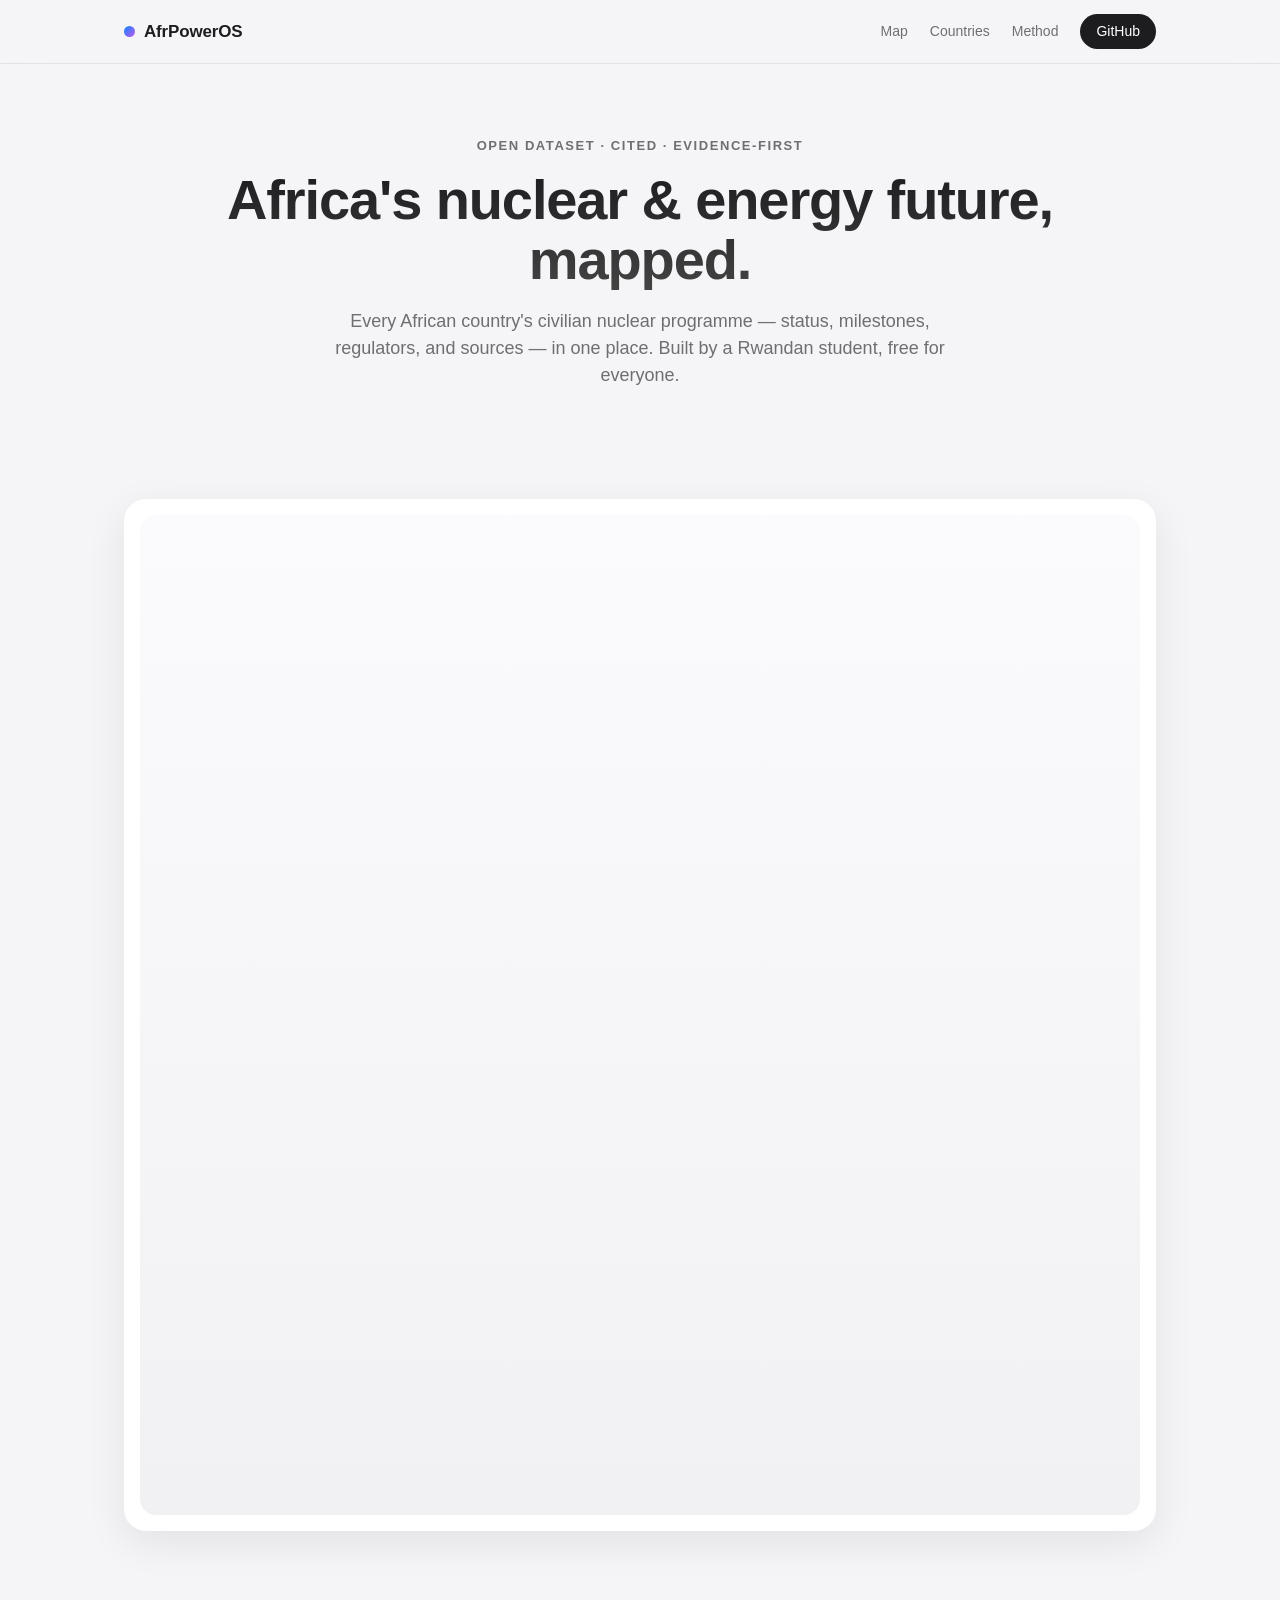
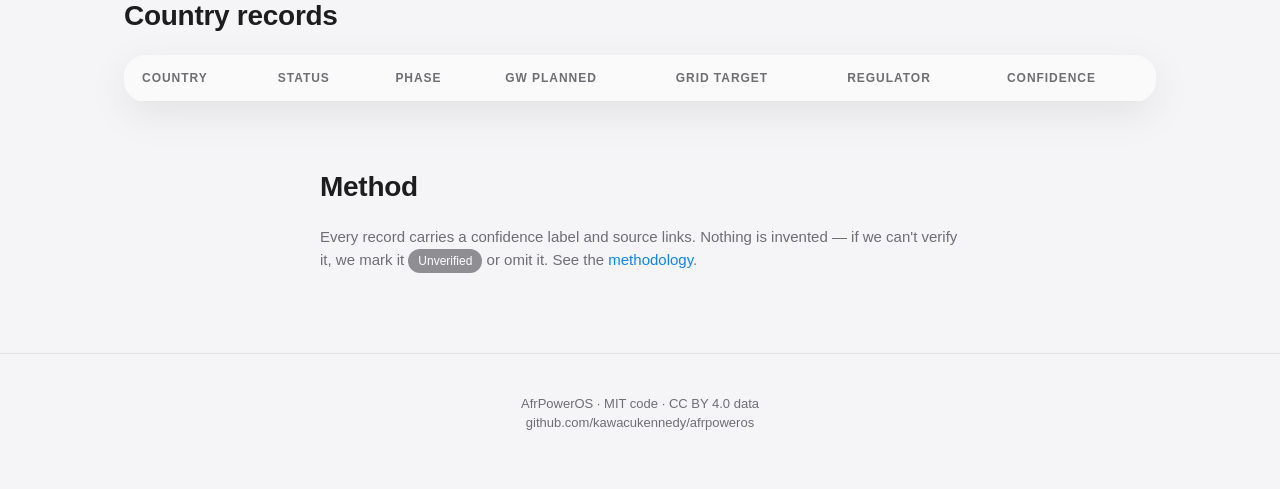
==== site/index.html @ 11d089d1 "feat(site): add GitHub Pages map of African nuclear program status Pure-SVG choropleth rendered with" ====
<!DOCTYPE html>
<html lang="en">
<head>
  <meta charset="UTF-8">
  <meta name="viewport" content="width=device-width, initial-scale=1.0">
  <title>AfrPowerOS — African Nuclear &amp; Energy Infrastructure</title>
  <meta name="description" content="Open, cited intelligence on civilian African nuclear and energy infrastructure programs.">
  <link rel="stylesheet" href="styles.css">
</head>
<body>
  <header class="nav">
    <div class="nav-inner">
      <a class="brand" href="/">
        <span class="brand-dot"></span>
        <span>AfrPowerOS</span>
      </a>
      <nav class="nav-links">
        <a href="#map">Map</a>
        <a href="#table">Countries</a>
        <a href="#method">Method</a>
        <a class="nav-cta" href="https://github.com/kawacukennedy/afrpoweros">GitHub</a>
      </nav>
    </div>
  </header>

  <main>
    <section class="hero">
      <p class="eyebrow">Open dataset · cited · evidence-first</p>
      <h1>Africa's nuclear &amp; energy future, mapped.</h1>
      <p class="hero-sub">
        Every African country's civilian nuclear programme — status, milestones, regulators,
        and sources — in one place. Built by a Rwandan student, free for everyone.
      </p>
      <div class="legend" id="legend"></div>
      <p class="hero-meta" id="heroMeta"></p>
    </section>

    <section class="card" id="map">
      <div class="map-wrap">
        <svg id="mapSvg" viewBox="0 0 1000 1000" preserveAspectRatio="xMidYMid meet" role="img" aria-label="Map of African nuclear program status"></svg>
        <div class="tooltip" id="tooltip" hidden></div>
      </div>
    </section>

    <section class="table-section" id="table">
      <h2>Country records</h2>
      <div class="table-card">
        <table>
          <thead>
            <tr>
              <th>Country</th>
              <th>Status</th>
              <th>Phase</th>
              <th>GW planned</th>
              <th>Grid target</th>
              <th>Regulator</th>
              <th>Confidence</th>
            </tr>
          </thead>
          <tbody id="tableBody"></tbody>
        </table>
      </div>
    </section>

    <section class="method" id="method">
      <h2>Method</h2>
      <p>
        Every record carries a confidence label and source links. Nothing is invented — if we
        can't verify it, we mark it <span class="tag tag-unverified">Unverified</span> or omit it.
        See the <a href="https://github.com/kawacukennedy/afrpoweros/blob/main/docs/methodology.md">methodology</a>.
      </p>
    </section>
  </main>

  <footer class="footer">
    <p>AfrPowerOS · MIT code · CC BY 4.0 data</p>
    <p><a href="https://github.com/kawacukennedy/afrpoweros">github.com/kawacukennedy/afrpoweros</a></p>
  </footer>

  <script src="data/dataset.js" defer></script>
  <script src="data/africa.js" defer></script>
  <script src="app.js" defer></script>
</body>
</html>
---- site/styles.css ----
:root {
  --bg: #f5f5f7;
  --card: #ffffff;
  --text: #1d1d1f;
  --text-2: #6e6e73;
  --line: rgba(0, 0, 0, 0.08);
  --shadow: 0 12px 40px rgba(0, 0, 0, 0.08);
  --radius: 22px;
  --op: #34c759;
  --uc: #ff9f0a;
  --an: #ffd60a;
  --pr: #0a84ff;
  --ex: #bf5af2;
  --none: #8e8e93;
  --none-rec: #d2d2d7;
}

* { box-sizing: border-box; margin: 0; padding: 0; }

html { scroll-behavior: smooth; }

body {
  font-family: -apple-system, BlinkMacSystemFont, "SF Pro Text", "SF Pro Display", "Helvetica Neue", Arial, sans-serif;
  background: var(--bg);
  color: var(--text);
  -webkit-font-smoothing: antialiased;
  text-rendering: optimizeLegibility;
  line-height: 1.5;
}

.nav {
  position: sticky;
  top: 0;
  z-index: 50;
  backdrop-filter: saturate(180%) blur(20px);
  -webkit-backdrop-filter: saturate(180%) blur(20px);
  background: rgba(245, 245, 247, 0.72);
  border-bottom: 1px solid var(--line);
}

.nav-inner {
  max-width: 1080px;
  margin: 0 auto;
  padding: 14px 24px;
  display: flex;
  align-items: center;
  justify-content: space-between;
}

.brand {
  display: flex;
  align-items: center;
  gap: 9px;
  font-weight: 600;
  font-size: 17px;
  text-decoration: none;
  color: var(--text);
  letter-spacing: -0.01em;
}

.brand-dot {
  width: 11px;
  height: 11px;
  border-radius: 50%;
  background: linear-gradient(135deg, #0a84ff, #bf5af2);
}

.nav-links {
  display: flex;
  align-items: center;
  gap: 22px;
}

.nav-links a {
  font-size: 14px;
  color: var(--text-2);
  text-decoration: none;
  transition: color 0.2s ease;
}

.nav-links a:hover { color: var(--text); }

.nav-cta {
  padding: 7px 16px;
  border-radius: 980px;
  background: var(--text);
  color: #fff !important;
  font-weight: 500;
  transition: transform 0.2s ease, box-shadow 0.2s ease !important;
}

.nav-cta:hover { transform: translateY(-1px); box-shadow: 0 4px 12px rgba(0, 0, 0, 0.18); }

main { max-width: 1080px; margin: 0 auto; padding: 0 24px; }

.hero { text-align: center; padding: 72px 0 40px; }

.eyebrow {
  font-size: 13px;
  font-weight: 600;
  letter-spacing: 0.12em;
  text-transform: uppercase;
  color: var(--text-2);
  margin-bottom: 14px;
}

.hero h1 {
  font-size: clamp(34px, 6vw, 56px);
  font-weight: 700;
  letter-spacing: -0.02em;
  line-height: 1.08;
  background: linear-gradient(180deg, var(--text), #434344);
  -webkit-background-clip: text;
  background-clip: text;
  -webkit-text-fill-color: transparent;
}

.hero-sub {
  max-width: 640px;
  margin: 18px auto 30px;
  font-size: 18px;
  color: var(--text-2);
}

.legend {
  display: flex;
  flex-wrap: wrap;
  justify-content: center;
  gap: 8px 18px;
  margin-bottom: 16px;
}

.legend .item {
  display: inline-flex;
  align-items: center;
  gap: 7px;
  font-size: 13px;
  color: var(--text-2);
}

.legend .swatch {
  width: 10px;
  height: 10px;
  border-radius: 50%;
}

.hero-meta {
  font-size: 13px;
  color: var(--text-2);
}

.card {
  background: var(--card);
  border-radius: var(--radius);
  box-shadow: var(--shadow);
  padding: 16px;
  margin: 24px 0 64px;
}

.map-wrap {
  position: relative;
  border-radius: 16px;
  overflow: hidden;
  background: linear-gradient(180deg, #fbfbfd, #f1f1f4);
}

#mapSvg {
  display: block;
  width: 100%;
  height: auto;
}

#mapSvg .country {
  stroke: #ffffff;
  stroke-width: 0.8;
  transition: fill 0.15s ease, opacity 0.15s ease;
  cursor: pointer;
}

#mapSvg .country:hover {
  fill-opacity: 0.72;
}

.tooltip {
  position: absolute;
  pointer-events: none;
  background: rgba(29, 29, 31, 0.92);
  color: #fff;
  border-radius: 12px;
  padding: 10px 14px;
  font-size: 13px;
  max-width: 260px;
  box-shadow: 0 8px 24px rgba(0, 0, 0, 0.25);
  backdrop-filter: blur(8px);
  -webkit-backdrop-filter: blur(8px);
  z-index: 10;
}

.tooltip h4 {
  font-size: 14px;
  font-weight: 600;
  margin-bottom: 2px;
}

.tooltip p { color: rgba(255, 255, 255, 0.8); }

.table-section h2,
.method h2 {
  font-size: 28px;
  font-weight: 700;
  letter-spacing: -0.01em;
  margin-bottom: 18px;
}

.table-card {
  background: var(--card);
  border-radius: var(--radius);
  box-shadow: var(--shadow);
  overflow: hidden;
  margin-bottom: 64px;
}

table { width: 100%; border-collapse: collapse; font-size: 14px; }

thead th {
  text-align: left;
  padding: 14px 18px;
  font-size: 12px;
  font-weight: 600;
  letter-spacing: 0.08em;
  text-transform: uppercase;
  color: var(--text-2);
  background: #fafafa;
  border-bottom: 1px solid var(--line);
}

tbody td {
  padding: 12px 18px;
  border-bottom: 1px solid var(--line);
  color: var(--text);
}

tbody tr { transition: background 0.15s ease; }
tbody tr:hover { background: #fafafa; }

tbody tr.highlight { animation: flash 2s ease; }

@keyframes flash {
  0% { background: rgba(10, 132, 255, 0.14); }
  100% { background: transparent; }
}

.tag {
  display: inline-block;
  padding: 3px 10px;
  border-radius: 980px;
  font-size: 12px;
  font-weight: 500;
  color: #fff;
  white-space: nowrap;
}

.tag-unverified { background: var(--none); }

.method {
  max-width: 640px;
  margin: 0 auto 80px;
}

.method p { color: var(--text-2); font-size: 15px; }

.method a { color: var(--pr); text-decoration: none; }
.method a:hover { text-decoration: underline; }

.footer {
  text-align: center;
  padding: 40px 24px 56px;
  color: var(--text-2);
  font-size: 13px;
  border-top: 1px solid var(--line);
}

.footer a { color: var(--text-2); text-decoration: none; }
.footer a:hover { color: var(--text); }

@media (max-width: 720px) {
  .nav-links a { display: none; }
  .nav-links .nav-cta { display: inline-block; }
  .hero { padding: 48px 0 28px; }
  thead th:nth-child(6), tbody td:nth-child(6) { display: none; }
}

@media (prefers-reduced-motion: reduce) {
  html { scroll-behavior: auto; }
  * { transition: none !important; animation: none !important; }
}
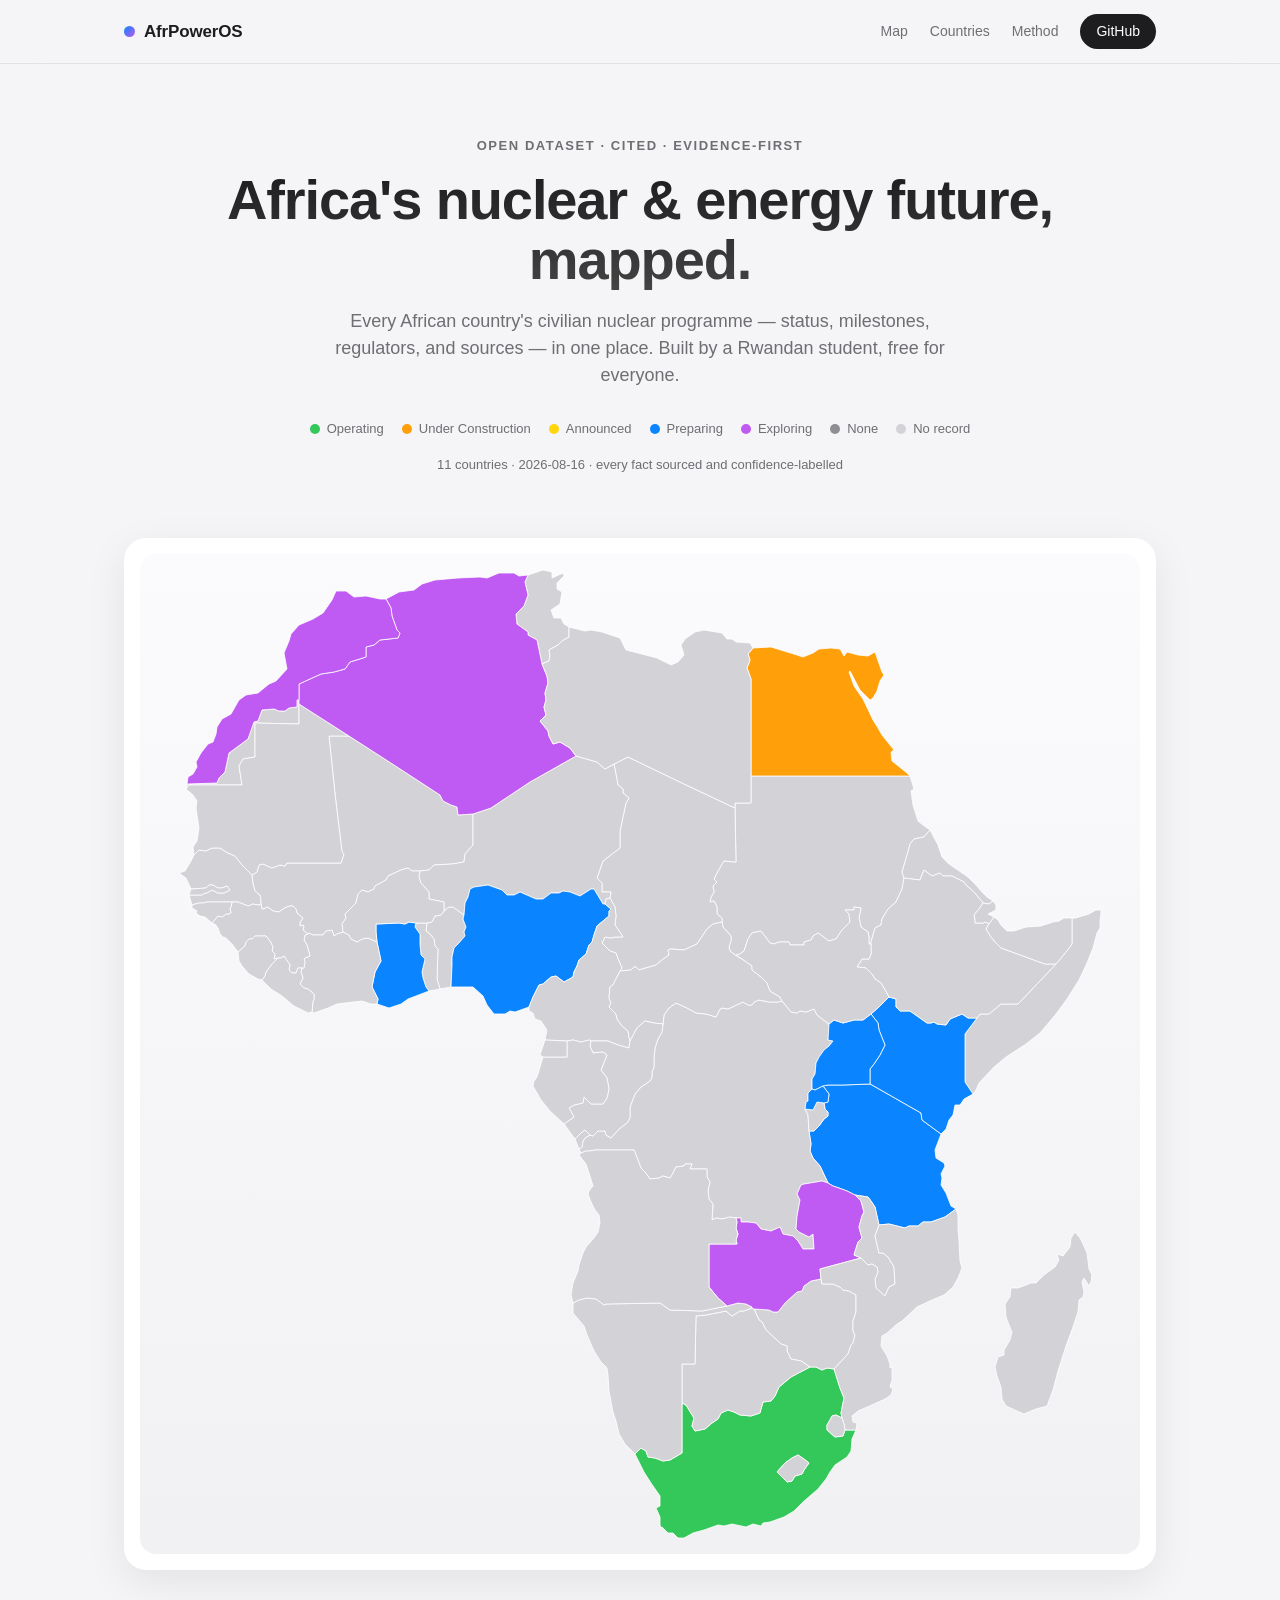
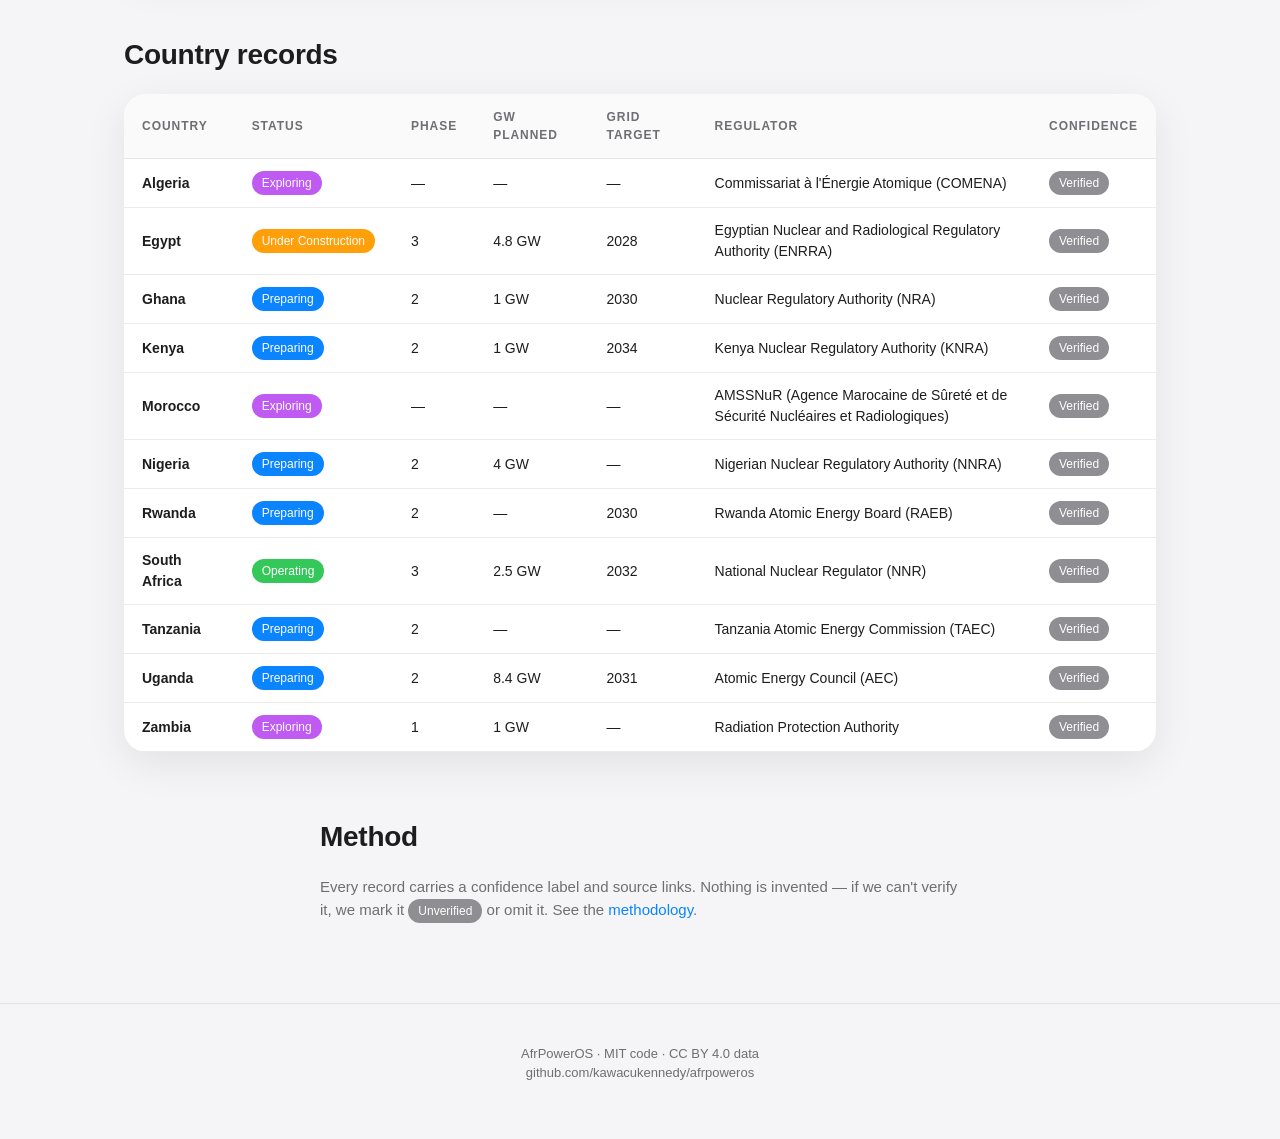
==== commit 6122f453: "fix(site): cache-bust assets with content-hash version on build" ====
--- a/site/index.html
+++ b/site/index.html
@@ -5,7 +5,7 @@
   <meta name="viewport" content="width=device-width, initial-scale=1.0">
   <title>AfrPowerOS — African Nuclear &amp; Energy Infrastructure</title>
   <meta name="description" content="Open, cited intelligence on civilian African nuclear and energy infrastructure programs.">
-  <link rel="stylesheet" href="styles.css">
+  <link rel="stylesheet" href="styles.css?v=0248e208">
 </head>
 <body>
   <header class="nav">
@@ -77,8 +77,8 @@
     <p><a href="https://github.com/kawacukennedy/afrpoweros">github.com/kawacukennedy/afrpoweros</a></p>
   </footer>
 
-  <script src="data/dataset.js" defer></script>
-  <script src="data/africa.js" defer></script>
-  <script src="app.js" defer></script>
+  <script src="data/dataset.js?v=0248e208" defer></script>
+  <script src="data/africa.js?v=0248e208" defer></script>
+  <script src="app.js?v=0248e208" defer></script>
 </body>
 </html>
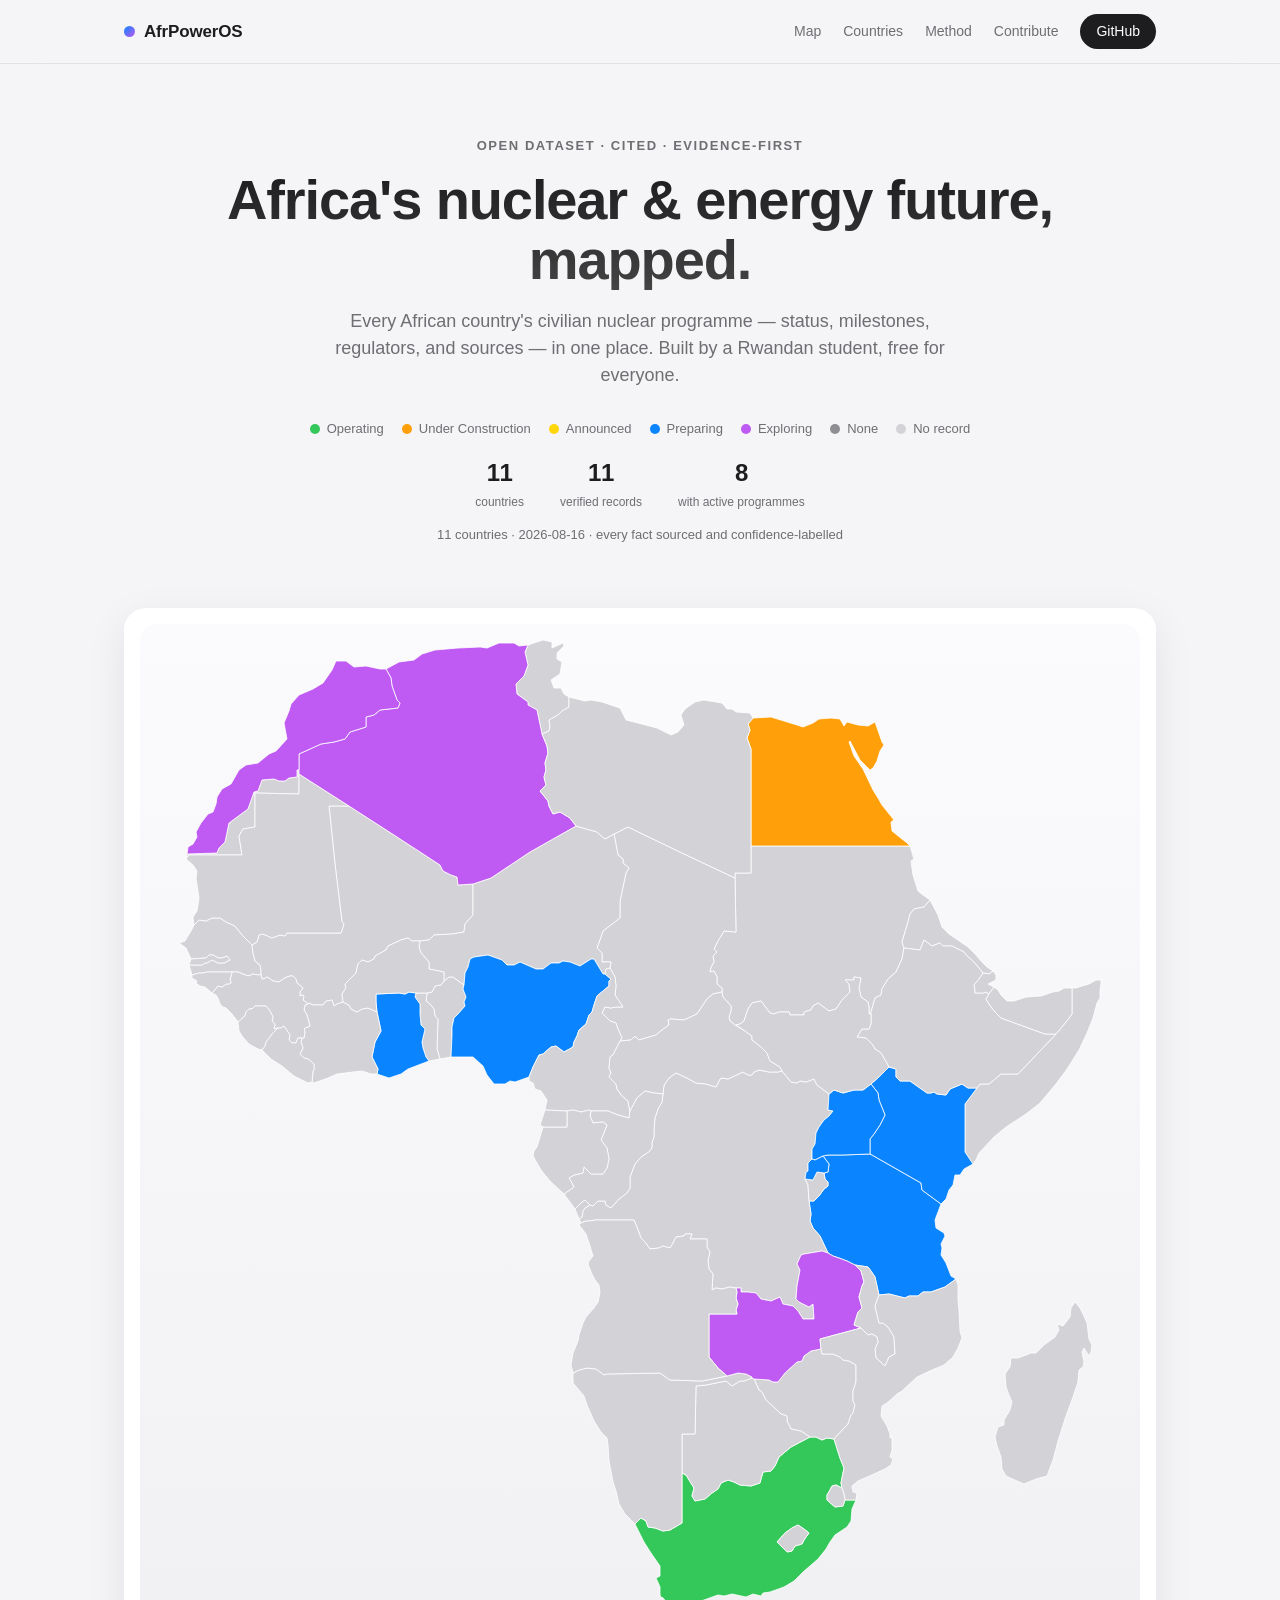
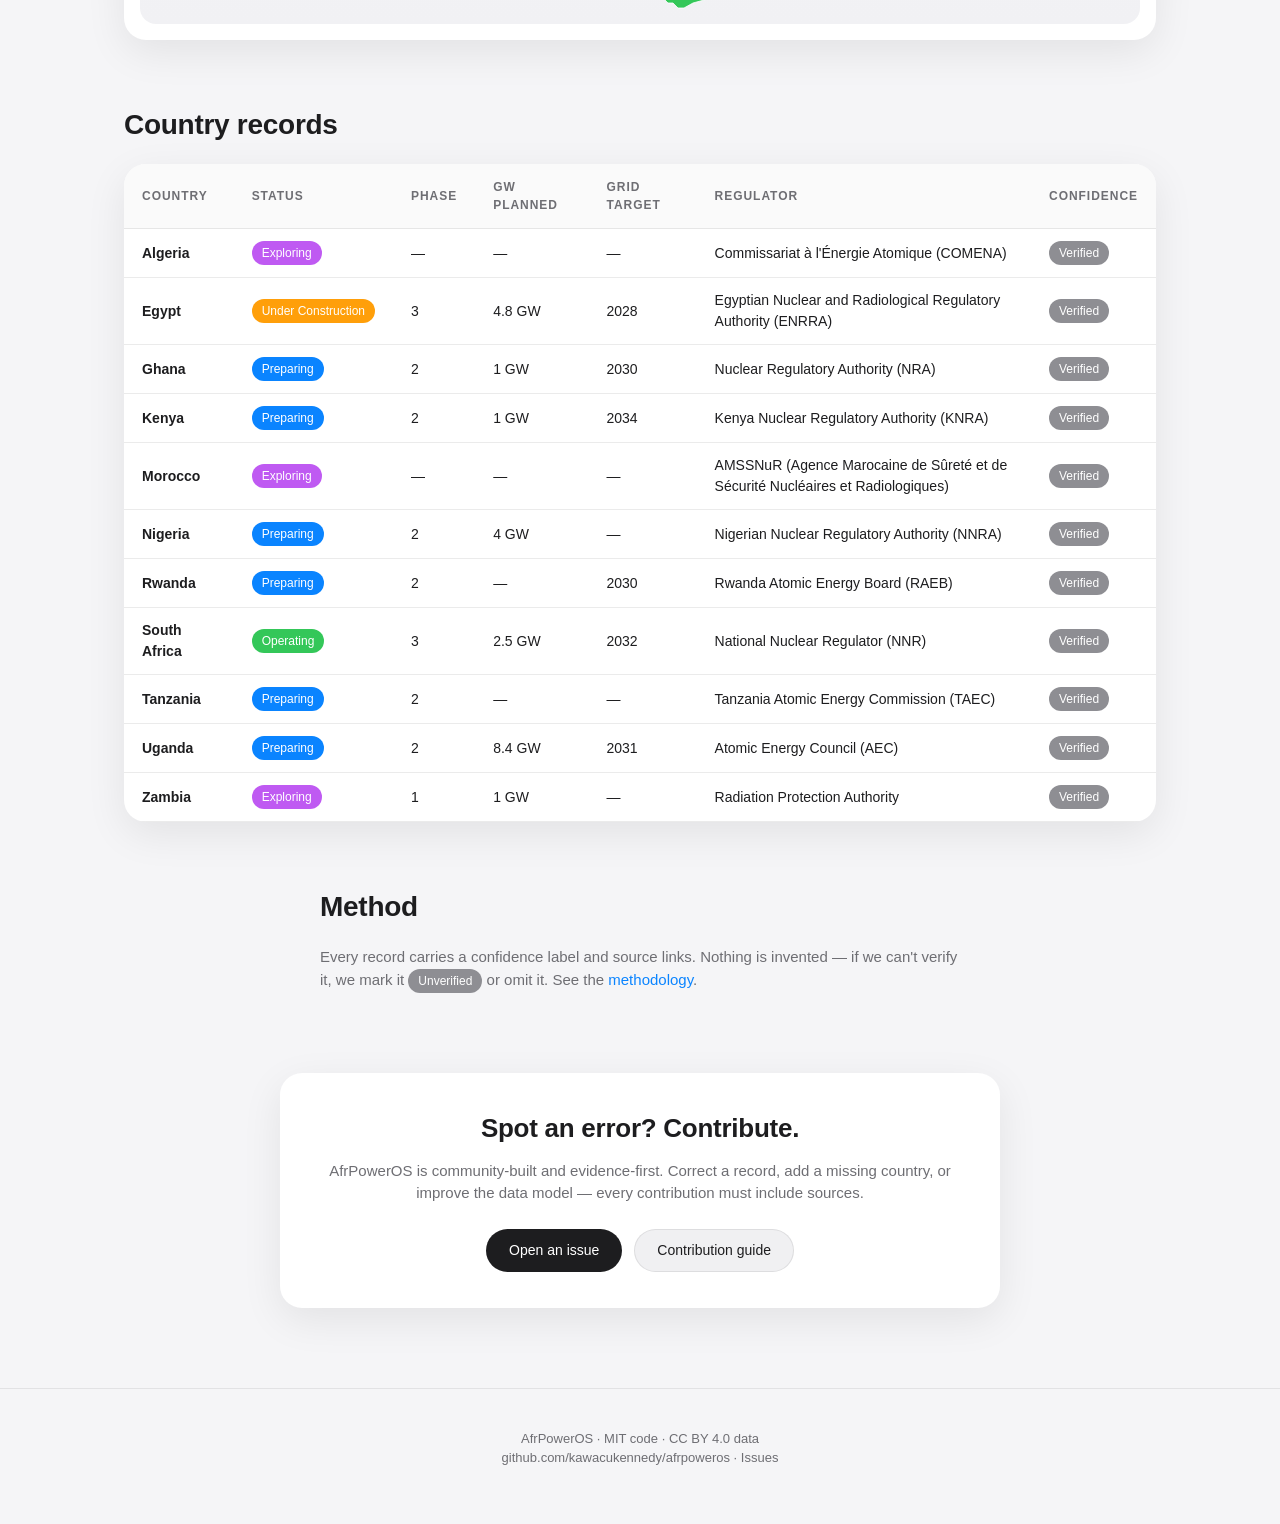
==== commit ab019790: "feat(data): expand dataset to 20 countries, add homepage contribute CTA - Add Verified records for E" ====
--- a/site/index.html
+++ b/site/index.html
@@ -5,7 +5,7 @@
   <meta name="viewport" content="width=device-width, initial-scale=1.0">
   <title>AfrPowerOS — African Nuclear &amp; Energy Infrastructure</title>
   <meta name="description" content="Open, cited intelligence on civilian African nuclear and energy infrastructure programs.">
-  <link rel="stylesheet" href="styles.css?v=0248e208">
+  <link rel="stylesheet" href="styles.css?v=__VER__">
 </head>
 <body>
   <header class="nav">
@@ -18,6 +18,7 @@
         <a href="#map">Map</a>
         <a href="#table">Countries</a>
         <a href="#method">Method</a>
+        <a href="#contribute">Contribute</a>
         <a class="nav-cta" href="https://github.com/kawacukennedy/afrpoweros">GitHub</a>
       </nav>
     </div>
@@ -32,6 +33,11 @@
         and sources — in one place. Built by a Rwandan student, free for everyone.
       </p>
       <div class="legend" id="legend"></div>
+      <div class="stats" id="stats">
+        <div class="stat"><span class="stat-num" id="statCountries">—</span><span class="stat-label">countries</span></div>
+        <div class="stat"><span class="stat-num" id="statVerified">—</span><span class="stat-label">verified records</span></div>
+        <div class="stat"><span class="stat-num" id="statActive">—</span><span class="stat-label">with active programmes</span></div>
+      </div>
       <p class="hero-meta" id="heroMeta"></p>
     </section>
 
@@ -70,15 +76,29 @@
         See the <a href="https://github.com/kawacukennedy/afrpoweros/blob/main/docs/methodology.md">methodology</a>.
       </p>
     </section>
+
+    <section class="contribute" id="contribute">
+      <div class="contribute-card">
+        <h2>Spot an error? Contribute.</h2>
+        <p>
+          AfrPowerOS is community-built and evidence-first. Correct a record, add a missing
+          country, or improve the data model — every contribution must include sources.
+        </p>
+        <div class="contribute-actions">
+          <a class="btn btn-primary" href="https://github.com/kawacukennedy/afrpoweros/issues">Open an issue</a>
+          <a class="btn" href="https://github.com/kawacukennedy/afrpoweros/blob/main/CONTRIBUTING.md">Contribution guide</a>
+        </div>
+      </div>
+    </section>
   </main>
 
   <footer class="footer">
     <p>AfrPowerOS · MIT code · CC BY 4.0 data</p>
-    <p><a href="https://github.com/kawacukennedy/afrpoweros">github.com/kawacukennedy/afrpoweros</a></p>
+    <p><a href="https://github.com/kawacukennedy/afrpoweros">github.com/kawacukennedy/afrpoweros</a> · <a href="https://github.com/kawacukennedy/afrpoweros/issues">Issues</a></p>
   </footer>
 
-  <script src="data/dataset.js?v=0248e208" defer></script>
-  <script src="data/africa.js?v=0248e208" defer></script>
-  <script src="app.js?v=0248e208" defer></script>
+  <script src="data/dataset.js?v=__VER__" defer></script>
+  <script src="data/africa.js?v=__VER__" defer></script>
+  <script src="app.js?v=__VER__" defer></script>
 </body>
 </html>
--- a/site/styles.css
+++ b/site/styles.css
@@ -149,6 +149,32 @@
   color: var(--text-2);
 }
 
+.stats {
+  display: flex;
+  justify-content: center;
+  gap: 36px;
+  margin: 6px 0 14px;
+  flex-wrap: wrap;
+}
+
+.stat {
+  display: flex;
+  flex-direction: column;
+  align-items: center;
+  gap: 2px;
+}
+
+.stat-num {
+  font-size: 24px;
+  font-weight: 700;
+  letter-spacing: -0.02em;
+}
+
+.stat-label {
+  font-size: 12px;
+  color: var(--text-2);
+}
+
 .card {
   background: var(--card);
   border-radius: var(--radius);
@@ -272,6 +298,42 @@
 .method a { color: var(--pr); text-decoration: none; }
 .method a:hover { text-decoration: underline; }
 
+.contribute { max-width: 720px; margin: 0 auto 80px; }
+
+.contribute-card {
+  background: var(--card);
+  border-radius: var(--radius);
+  box-shadow: var(--shadow);
+  padding: 36px;
+  text-align: center;
+}
+
+.contribute-card h2 { font-size: 26px; font-weight: 700; letter-spacing: -0.01em; margin-bottom: 12px; }
+.contribute-card p { color: var(--text-2); font-size: 15px; margin-bottom: 24px; }
+
+.contribute-actions { display: flex; justify-content: center; gap: 12px; flex-wrap: wrap; }
+
+.btn {
+  display: inline-block;
+  padding: 10px 22px;
+  border-radius: 980px;
+  font-size: 14px;
+  font-weight: 500;
+  text-decoration: none;
+  color: var(--text);
+  background: #f0f0f2;
+  border: 1px solid var(--line);
+  transition: transform 0.2s ease, box-shadow 0.2s ease;
+}
+
+.btn:hover { transform: translateY(-1px); box-shadow: 0 4px 12px rgba(0, 0, 0, 0.12); }
+
+.btn-primary {
+  background: var(--text);
+  color: #fff !important;
+  border-color: transparent;
+}
+
 .footer {
   text-align: center;
   padding: 40px 24px 56px;
@@ -287,6 +349,8 @@
   .nav-links a { display: none; }
   .nav-links .nav-cta { display: inline-block; }
   .hero { padding: 48px 0 28px; }
+  .stats { gap: 20px; }
+  .contribute-card { padding: 24px 18px; }
   thead th:nth-child(6), tbody td:nth-child(6) { display: none; }
 }
 
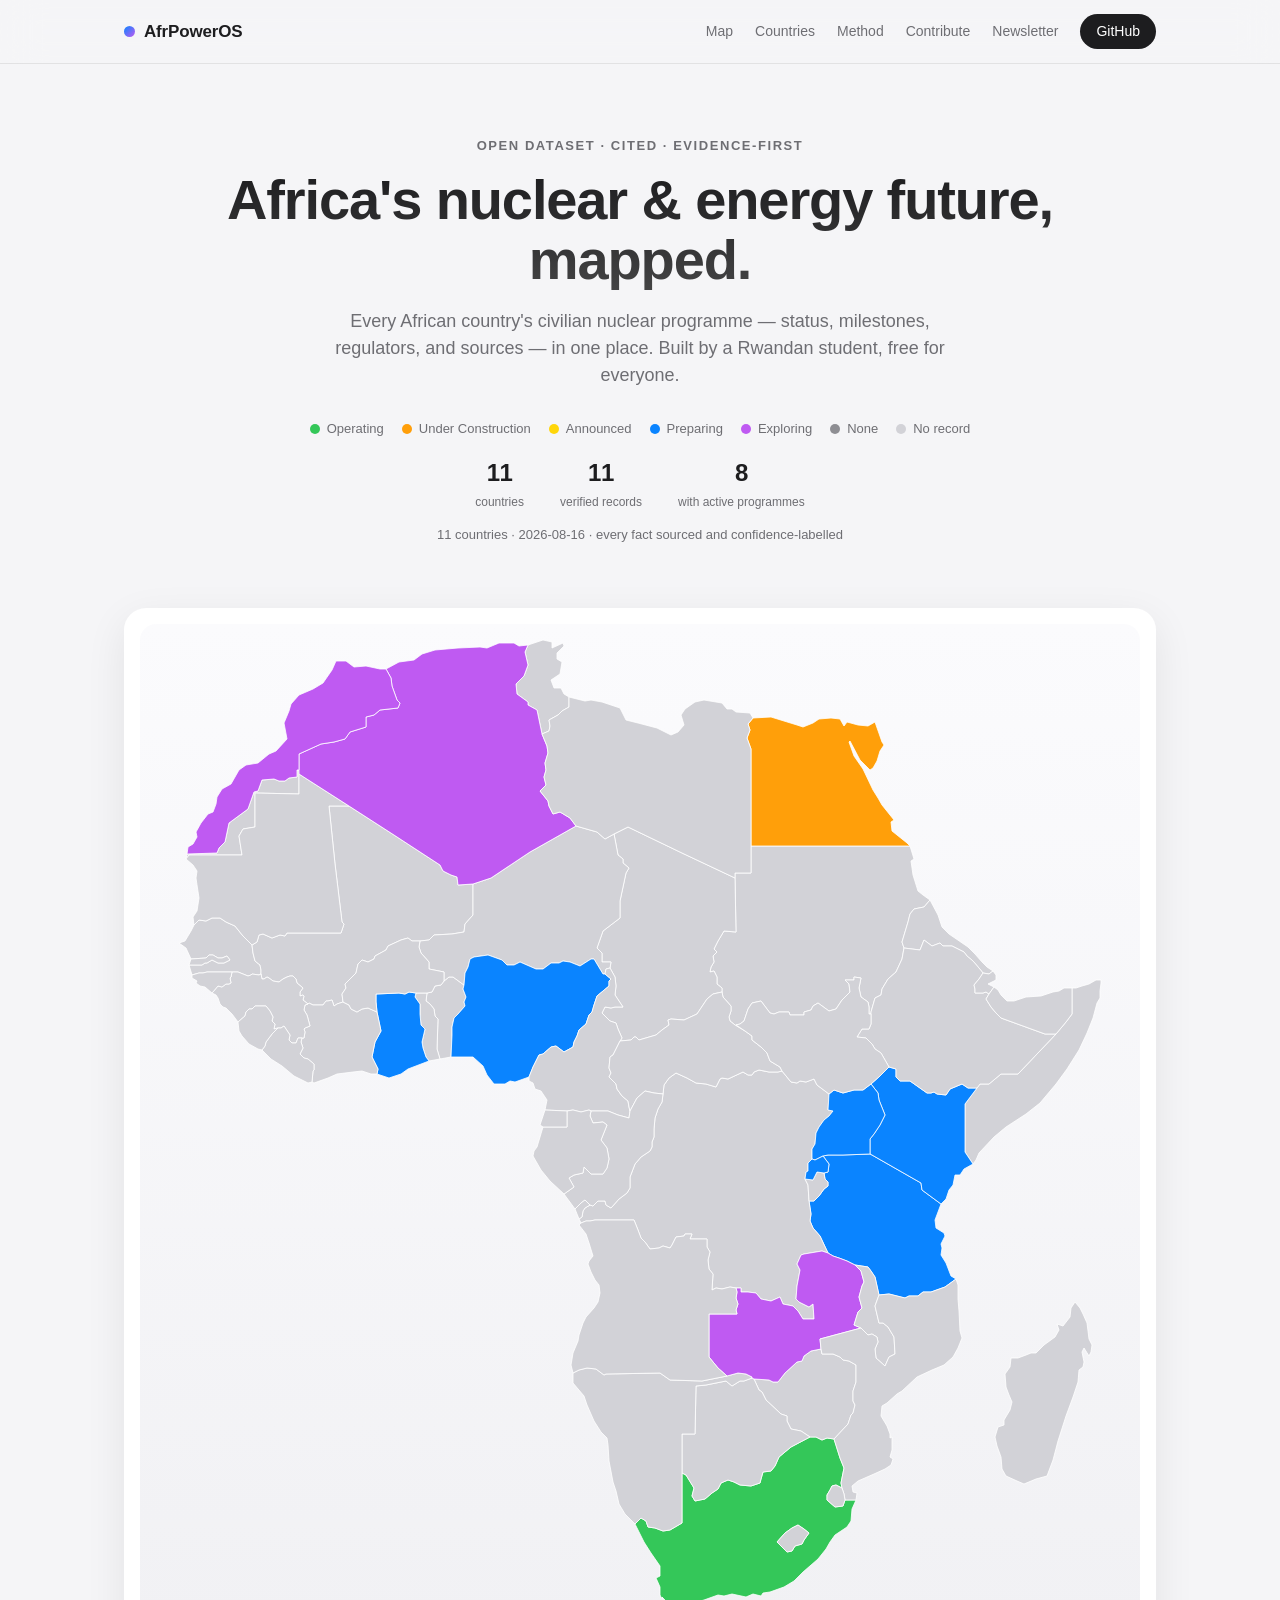
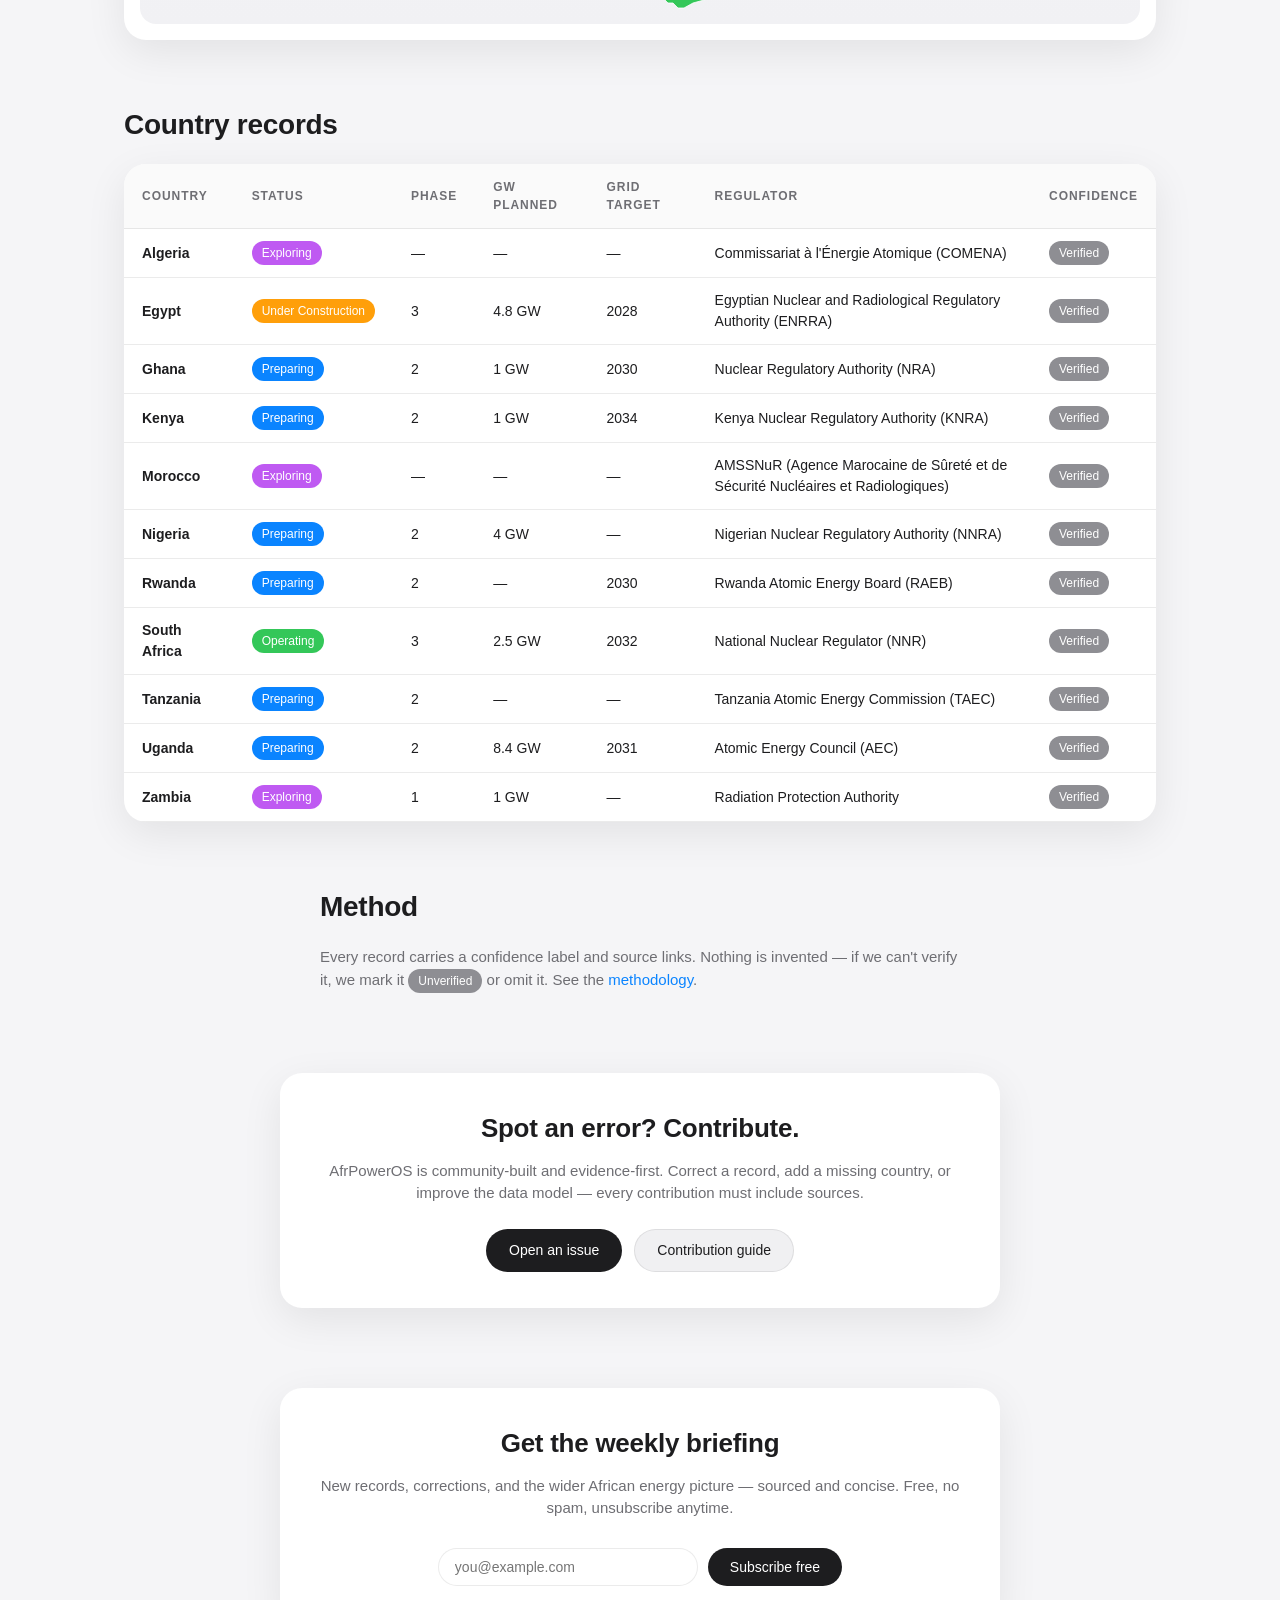
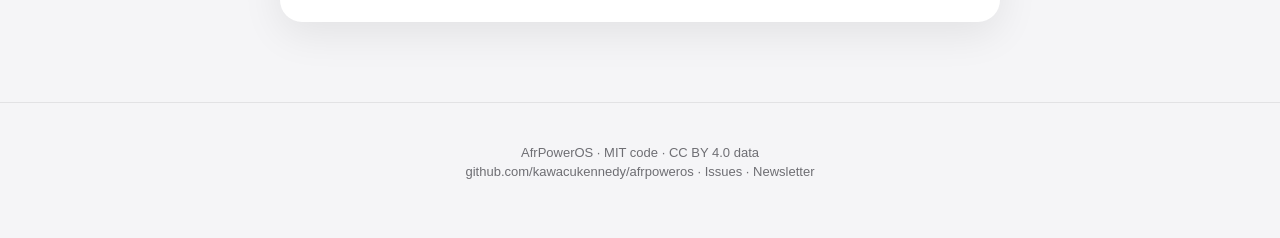
==== commit 23bfac74: "feat(newsletter): automate weekly issue generation and sending via Buttondown API - scripts/newslett" ====
--- a/site/index.html
+++ b/site/index.html
@@ -19,6 +19,7 @@
         <a href="#table">Countries</a>
         <a href="#method">Method</a>
         <a href="#contribute">Contribute</a>
+        <a href="newsletter.html">Newsletter</a>
         <a class="nav-cta" href="https://github.com/kawacukennedy/afrpoweros">GitHub</a>
       </nav>
     </div>
@@ -90,11 +91,25 @@
         </div>
       </div>
     </section>
+
+    <section class="contribute">
+      <div class="contribute-card">
+        <h2>Get the weekly briefing</h2>
+        <p>
+          New records, corrections, and the wider African energy picture — sourced and
+          concise. Free, no spam, unsubscribe anytime.
+        </p>
+        <form class="newsletter-form" action="https://buttondown.com/api/emails/embed-subscribe/kawacu" method="post" target="_blank">
+          <input type="email" name="email" placeholder="you@example.com" required>
+          <button type="submit" class="btn btn-primary">Subscribe free</button>
+        </form>
+      </div>
+    </section>
   </main>
 
   <footer class="footer">
     <p>AfrPowerOS · MIT code · CC BY 4.0 data</p>
-    <p><a href="https://github.com/kawacukennedy/afrpoweros">github.com/kawacukennedy/afrpoweros</a> · <a href="https://github.com/kawacukennedy/afrpoweros/issues">Issues</a></p>
+    <p><a href="https://github.com/kawacukennedy/afrpoweros">github.com/kawacukennedy/afrpoweros</a> · <a href="https://github.com/kawacukennedy/afrpoweros/issues">Issues</a> · <a href="newsletter.html">Newsletter</a></p>
   </footer>
 
   <script src="data/dataset.js?v=__VER__" defer></script>
--- a/site/styles.css
+++ b/site/styles.css
@@ -334,6 +334,71 @@
   border-color: transparent;
 }
 
+.newsletter-form {
+  display: flex;
+  justify-content: center;
+  gap: 10px;
+  flex-wrap: wrap;
+  margin-top: 28px;
+}
+
+.newsletter-form input[type="email"] {
+  padding: 10px 16px;
+  border-radius: 980px;
+  border: 1px solid var(--line);
+  font-size: 14px;
+  font-family: inherit;
+  background: var(--card);
+  min-width: 260px;
+  color: var(--text);
+}
+
+.newsletter-form input[type="email"]:focus {
+  outline: none;
+  border-color: var(--pr);
+}
+
+.newsletter-form button { border: none; cursor: pointer; }
+
+.newsletter-note { color: var(--text-2); font-size: 13px; margin-top: 14px; }
+
+.newsletter-archive {
+  max-width: 640px;
+  margin: 0 auto 80px;
+  padding: 32px 36px;
+}
+
+.newsletter-archive h2 { font-size: 22px; font-weight: 700; margin-bottom: 16px; }
+
+.archive-list { list-style: none; }
+
+.archive-list li { padding: 10px 0; border-bottom: 1px solid var(--line); }
+
+.archive-list a { color: var(--text); text-decoration: none; font-weight: 500; }
+.archive-list a:hover { color: var(--pr); }
+
+.issue {
+  max-width: 640px;
+  margin: 0 auto 80px;
+  background: var(--card);
+  border-radius: var(--radius);
+  box-shadow: var(--shadow);
+  padding: 48px;
+}
+
+.issue h1 { font-size: 32px; font-weight: 700; letter-spacing: -0.01em; margin: 4px 0 20px; }
+.issue h2 { font-size: 20px; font-weight: 700; margin: 28px 0 10px; }
+.issue p { color: var(--text-2); font-size: 15px; margin-bottom: 14px; }
+.issue ul { color: var(--text-2); font-size: 15px; margin: 0 0 14px 20px; }
+.issue li { margin-bottom: 6px; }
+.issue a { color: var(--pr); text-decoration: none; }
+.issue .newsletter-form { justify-content: flex-start; margin-top: 24px; }
+
+@media (max-width: 720px) {
+  .issue { padding: 28px 20px; }
+  .newsletter-archive { padding: 24px 20px; }
+}
+
 .footer {
   text-align: center;
   padding: 40px 24px 56px;
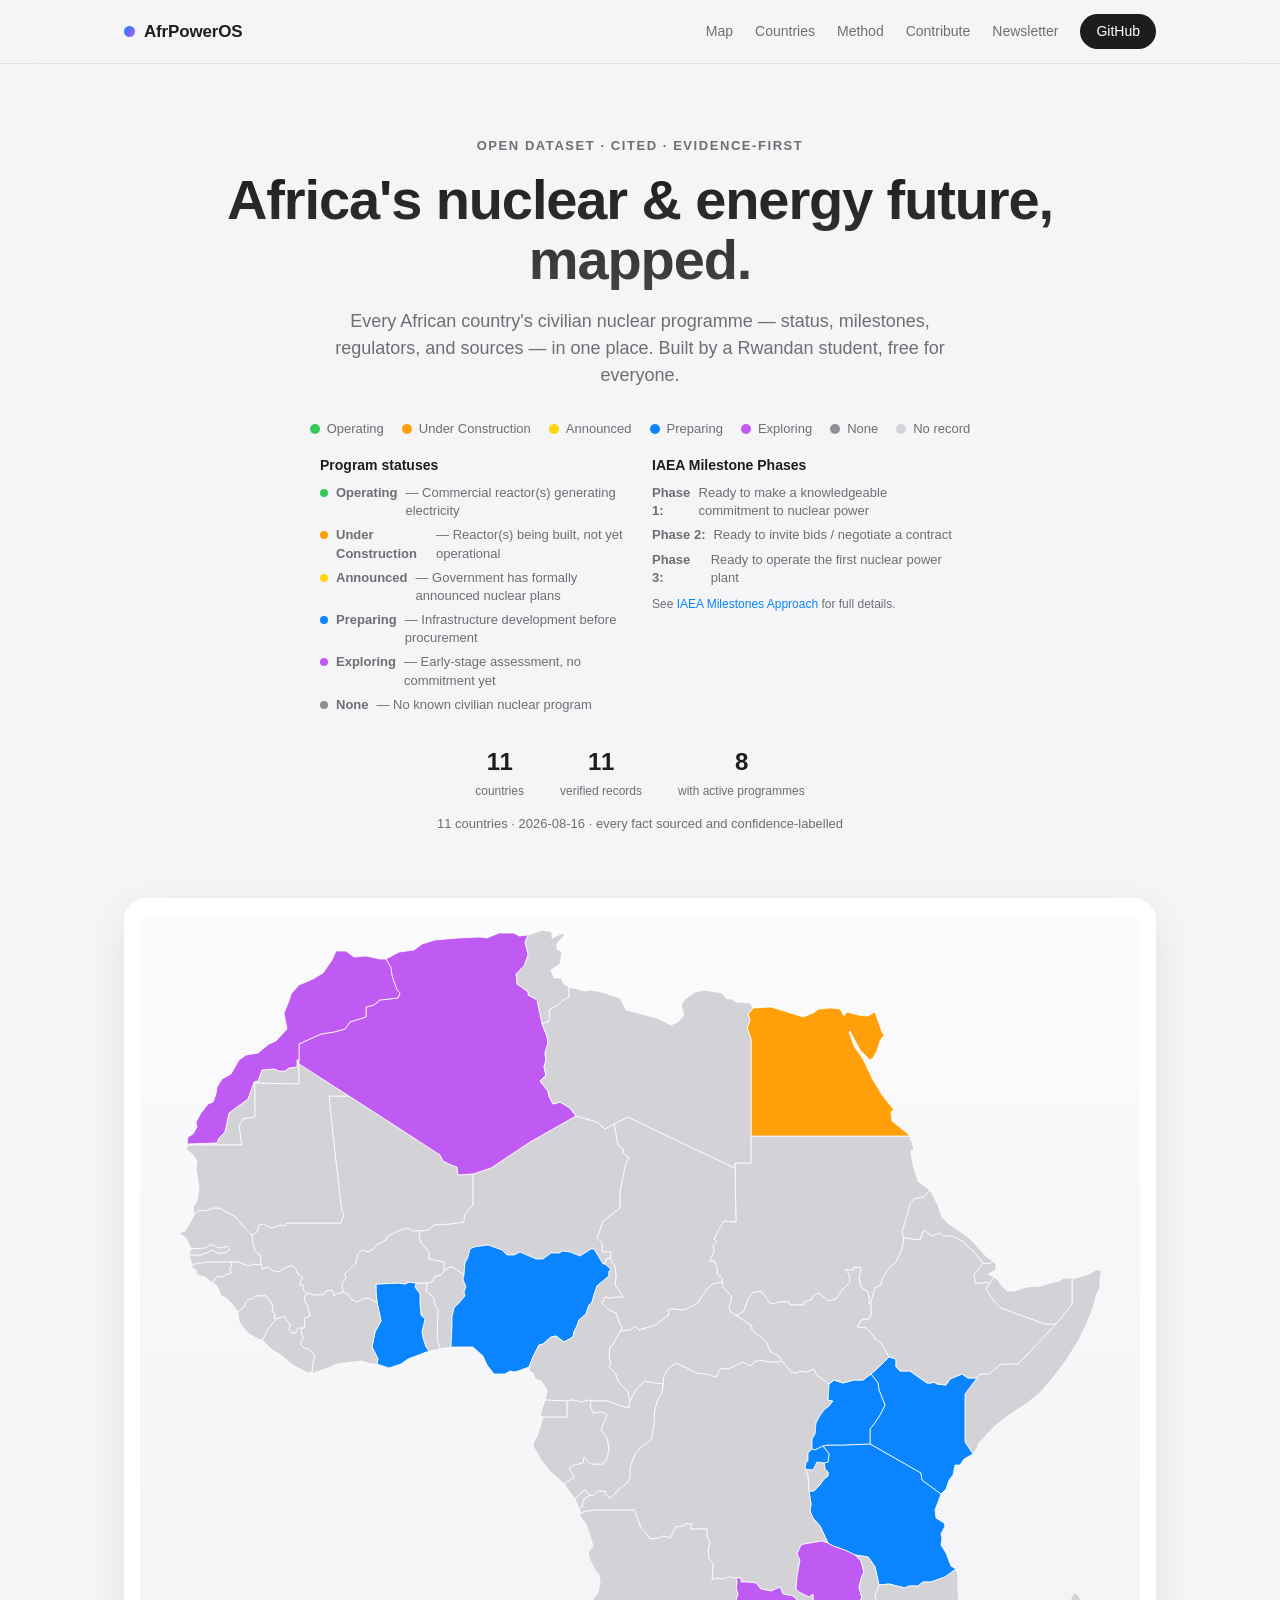
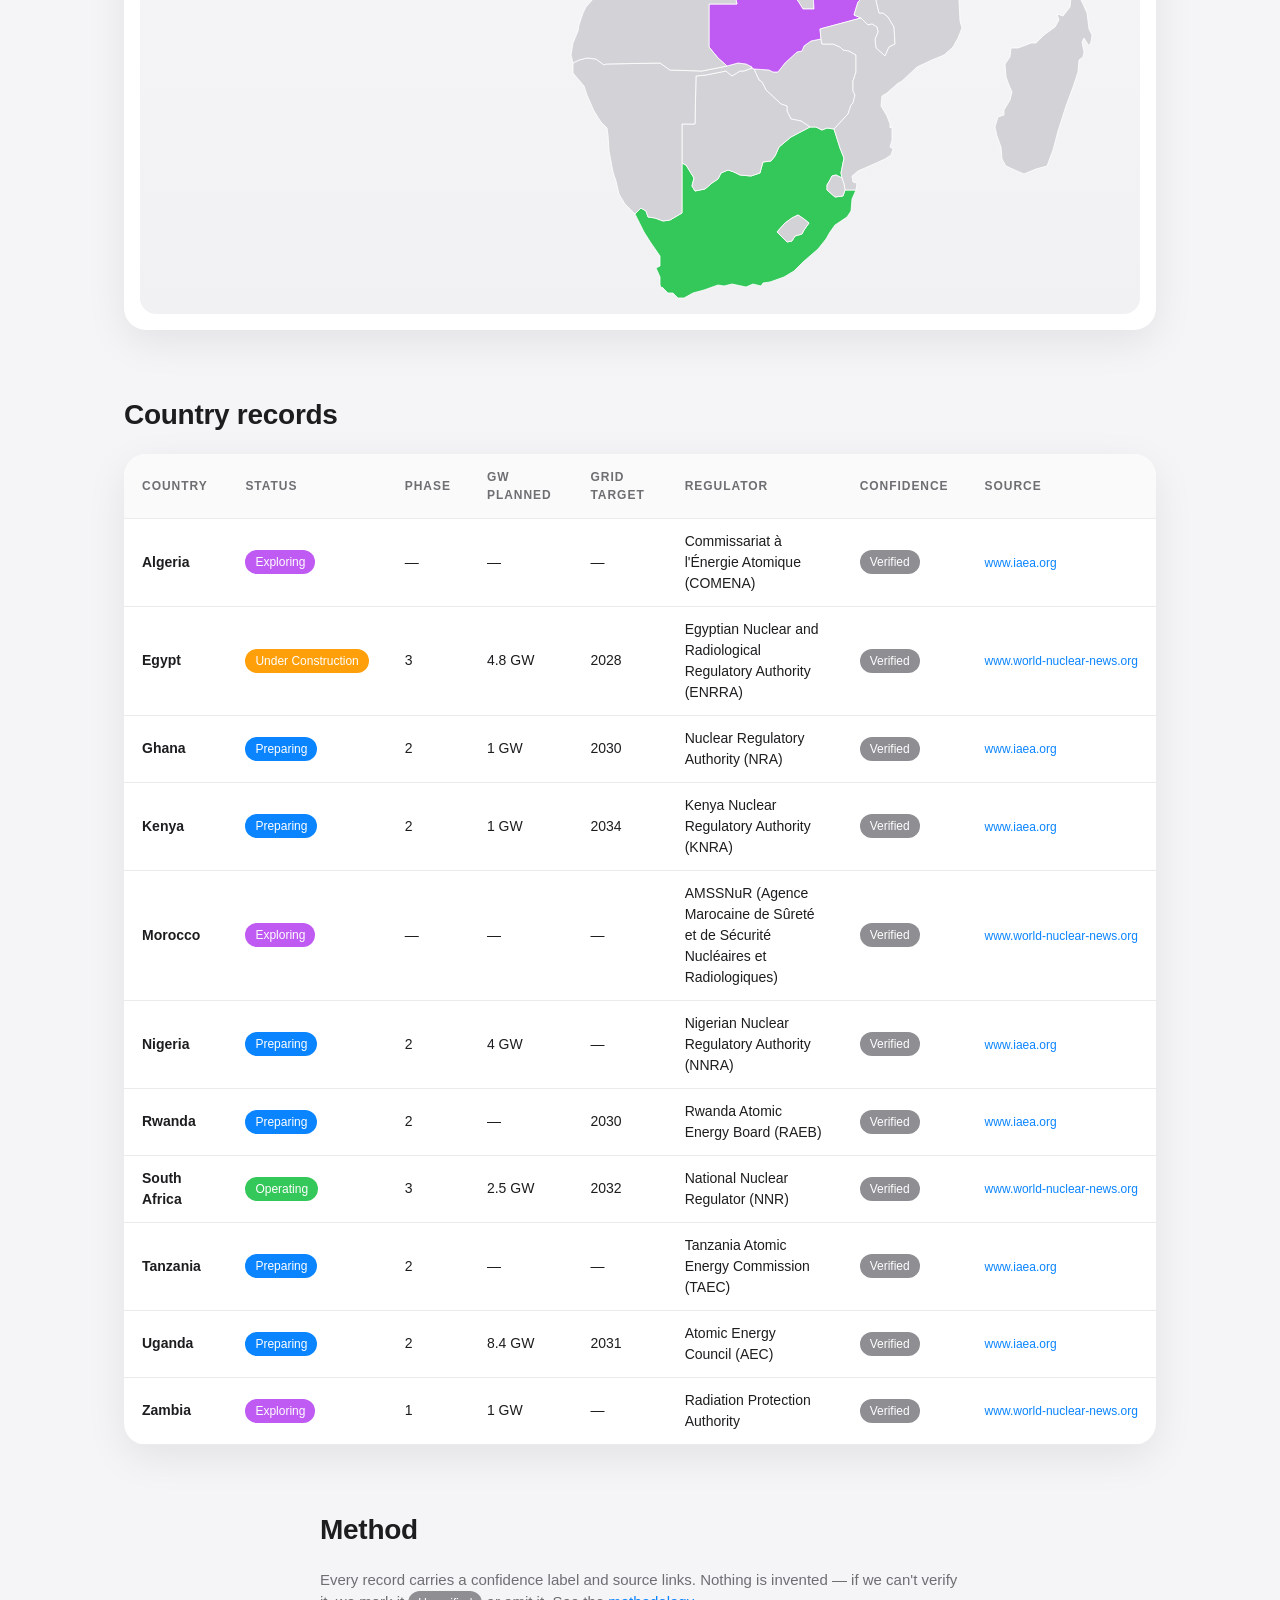
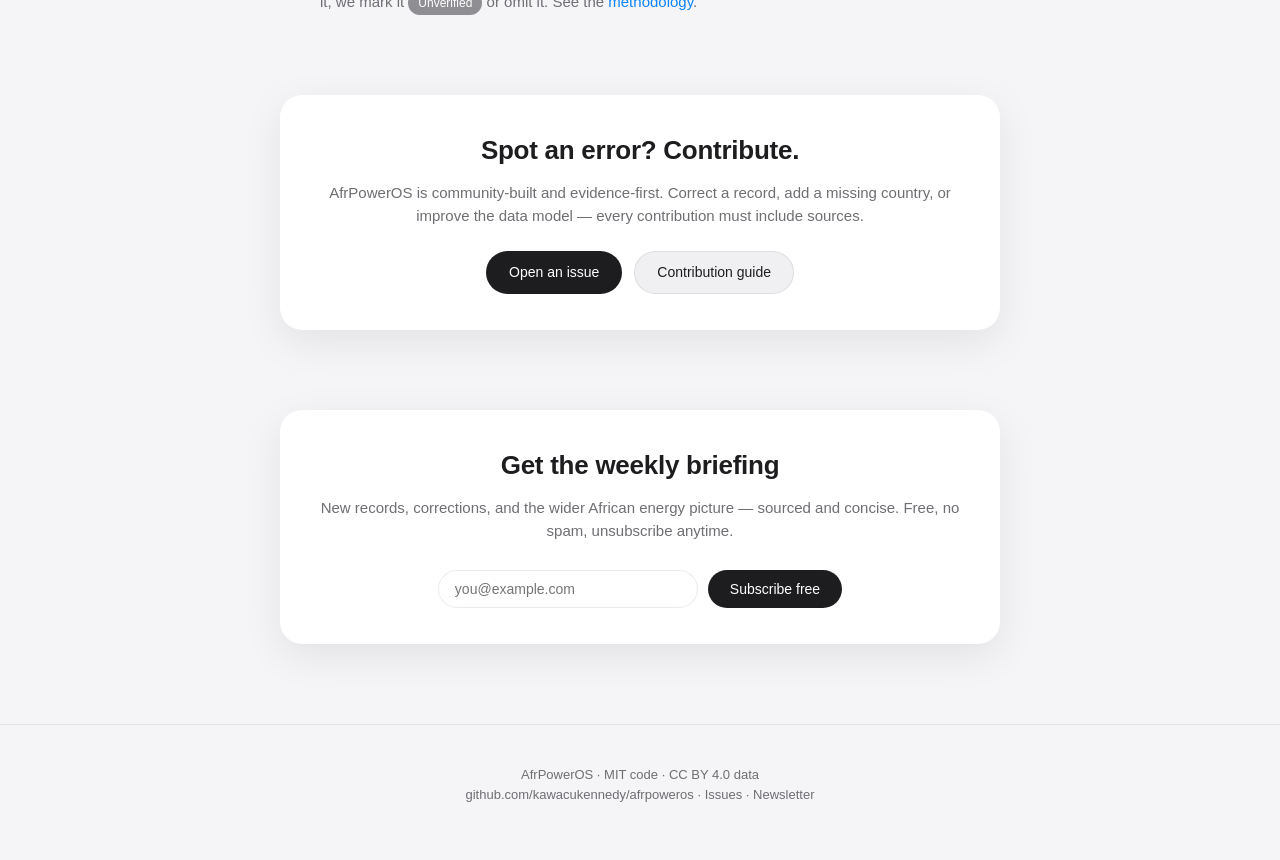
==== commit db08adcb: "feat(site): add status descriptions, IAEA phase explanations, and source links - Legend now shows wh" ====
--- a/site/index.html
+++ b/site/index.html
@@ -34,6 +34,7 @@
         and sources — in one place. Built by a Rwandan student, free for everyone.
       </p>
       <div class="legend" id="legend"></div>
+      <div class="legend-explain" id="legendExplain"></div>
       <div class="stats" id="stats">
         <div class="stat"><span class="stat-num" id="statCountries">—</span><span class="stat-label">countries</span></div>
         <div class="stat"><span class="stat-num" id="statVerified">—</span><span class="stat-label">verified records</span></div>
@@ -62,6 +63,7 @@
               <th>Grid target</th>
               <th>Regulator</th>
               <th>Confidence</th>
+              <th>Source</th>
             </tr>
           </thead>
           <tbody id="tableBody"></tbody>
--- a/site/styles.css
+++ b/site/styles.css
@@ -144,6 +144,53 @@
   border-radius: 50%;
 }
 
+.legend-explain {
+  max-width: 640px;
+  margin: 0 auto 24px;
+  display: grid;
+  grid-template-columns: 1fr 1fr;
+  gap: 24px;
+  text-align: left;
+}
+
+.legend-section h3 {
+  font-size: 14px;
+  font-weight: 600;
+  margin-bottom: 8px;
+  color: var(--text);
+}
+
+.legend-section ul {
+  list-style: none;
+  font-size: 13px;
+  color: var(--text-2);
+}
+
+.legend-section li {
+  display: flex;
+  align-items: baseline;
+  gap: 8px;
+  margin-bottom: 6px;
+  line-height: 1.4;
+}
+
+.legend-section .swatch {
+  width: 8px;
+  height: 8px;
+  border-radius: 50%;
+  flex-shrink: 0;
+  margin-top: 3px;
+}
+
+.legend-note {
+  font-size: 12px;
+  color: var(--text-2);
+  margin-top: 8px;
+}
+
+.legend-note a { color: var(--pr); text-decoration: none; }
+.legend-note a:hover { text-decoration: underline; }
+
 .hero-meta {
   font-size: 13px;
   color: var(--text-2);
@@ -229,6 +276,26 @@
 }
 
 .tooltip p { color: rgba(255, 255, 255, 0.8); }
+
+.tooltip-source {
+  margin-top: 6px;
+  font-size: 11px;
+  color: rgba(255, 255, 255, 0.5);
+}
+
+.tooltip-source a {
+  color: rgba(255, 255, 255, 0.7);
+  text-decoration: underline;
+}
+
+.source-link {
+  font-size: 12px;
+  color: var(--pr);
+  text-decoration: none;
+  white-space: nowrap;
+}
+
+.source-link:hover { text-decoration: underline; }
 
 .table-section h2,
 .method h2 {
@@ -416,7 +483,9 @@
   .hero { padding: 48px 0 28px; }
   .stats { gap: 20px; }
   .contribute-card { padding: 24px 18px; }
+  .legend-explain { grid-template-columns: 1fr; gap: 16px; }
   thead th:nth-child(6), tbody td:nth-child(6) { display: none; }
+  thead th:nth-child(8), tbody td:nth-child(8) { display: none; }
 }
 
 @media (prefers-reduced-motion: reduce) {
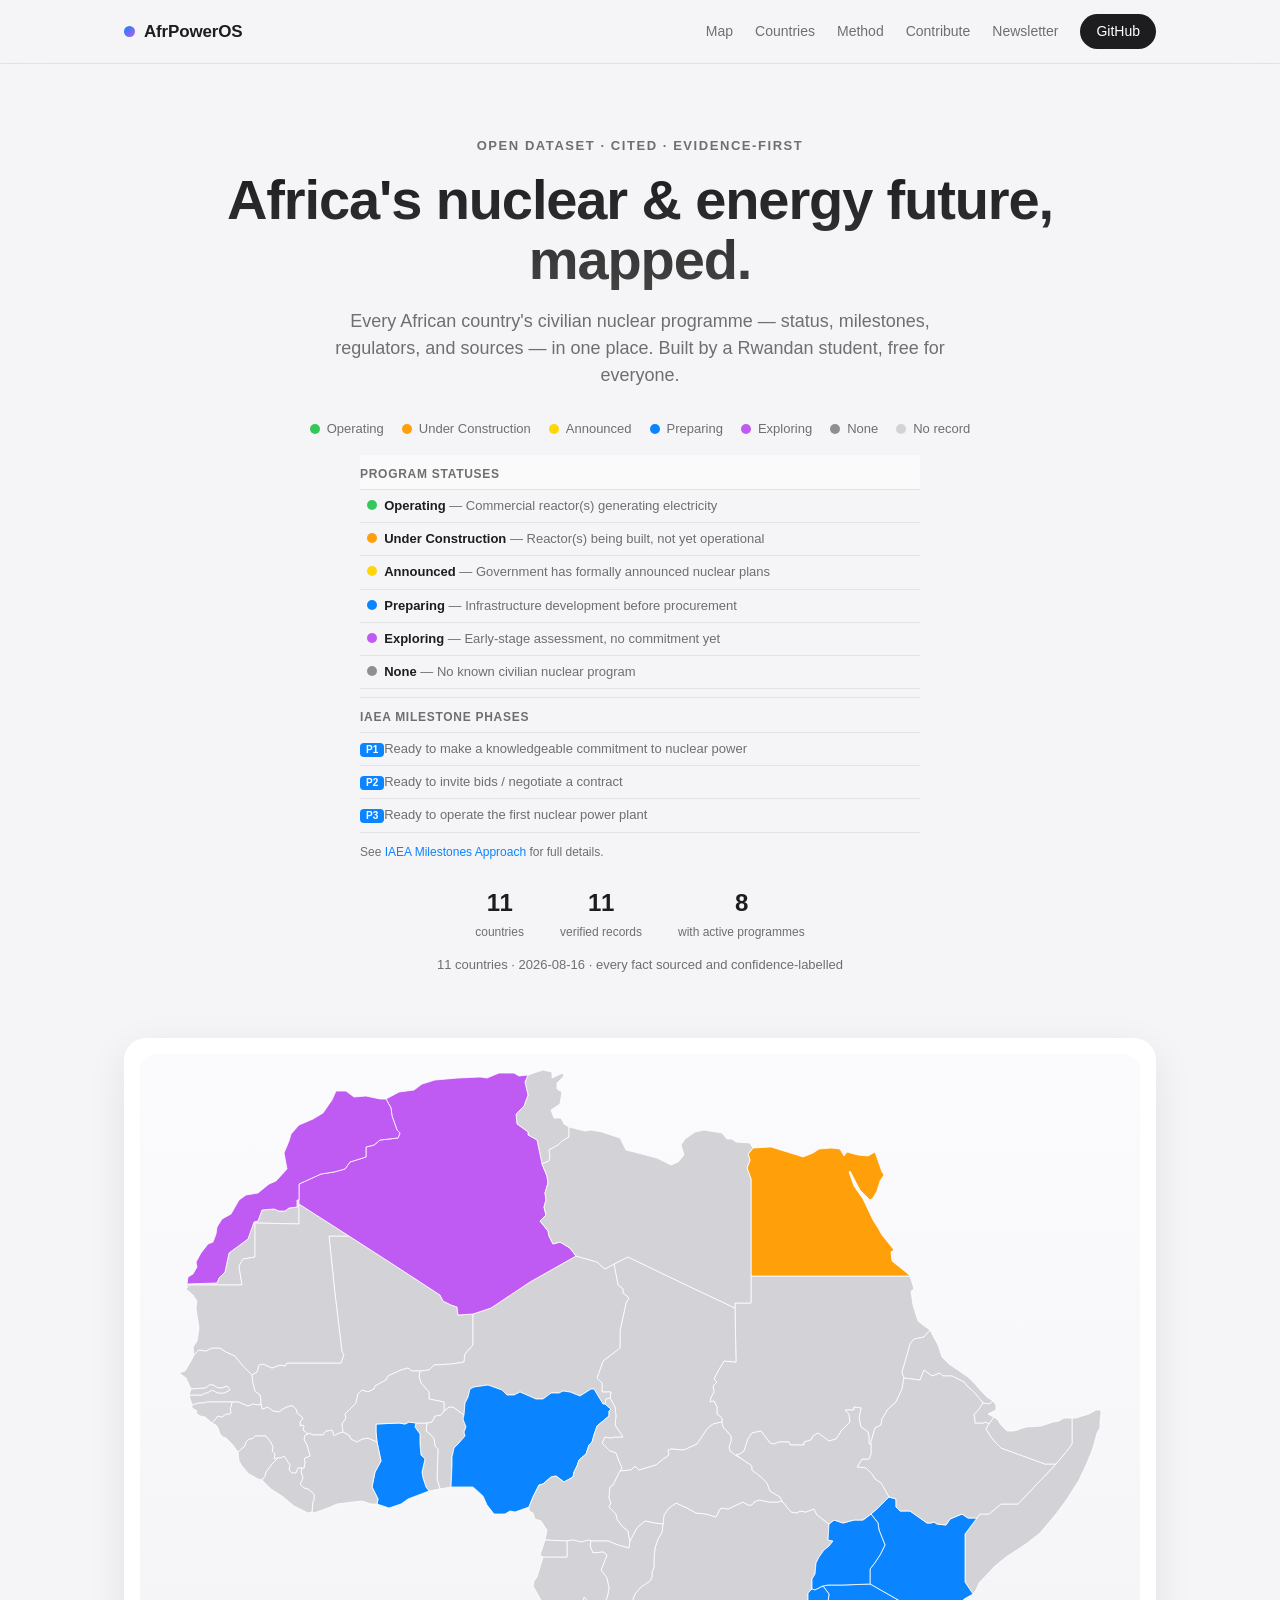
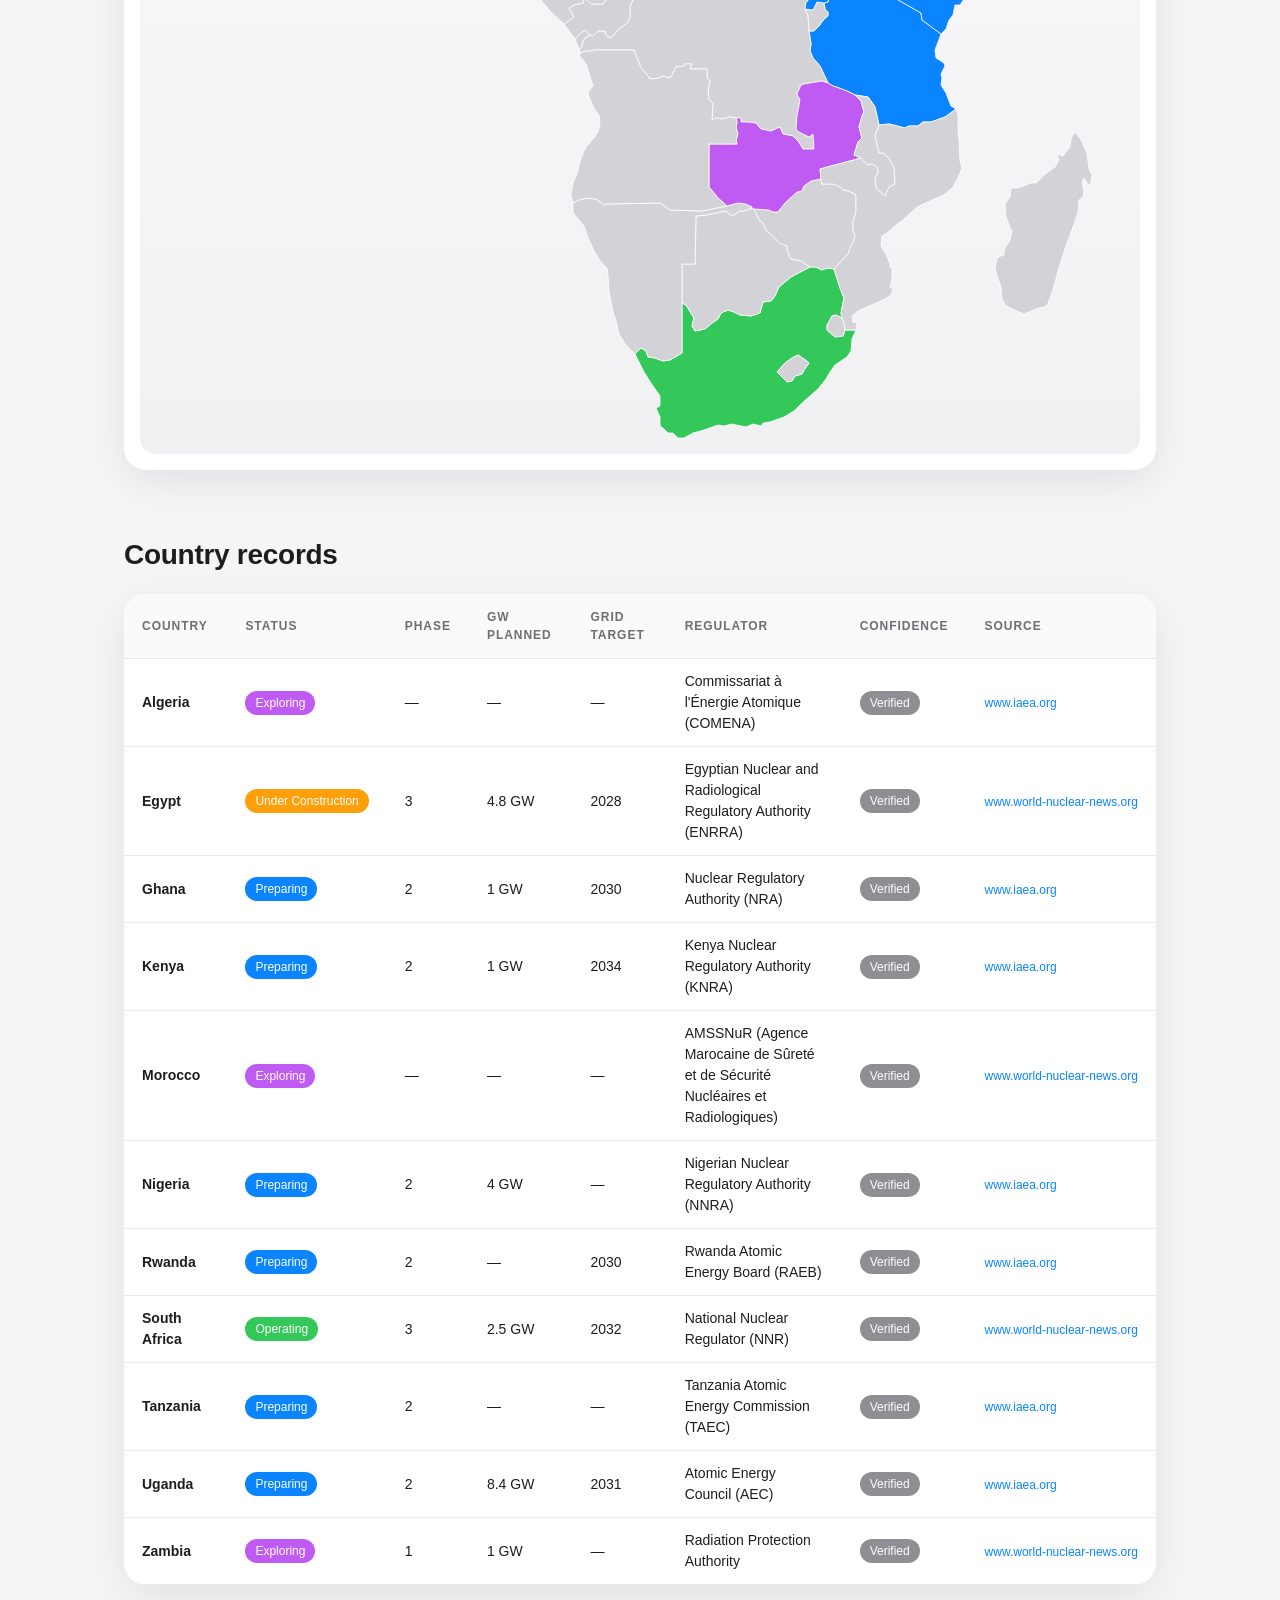
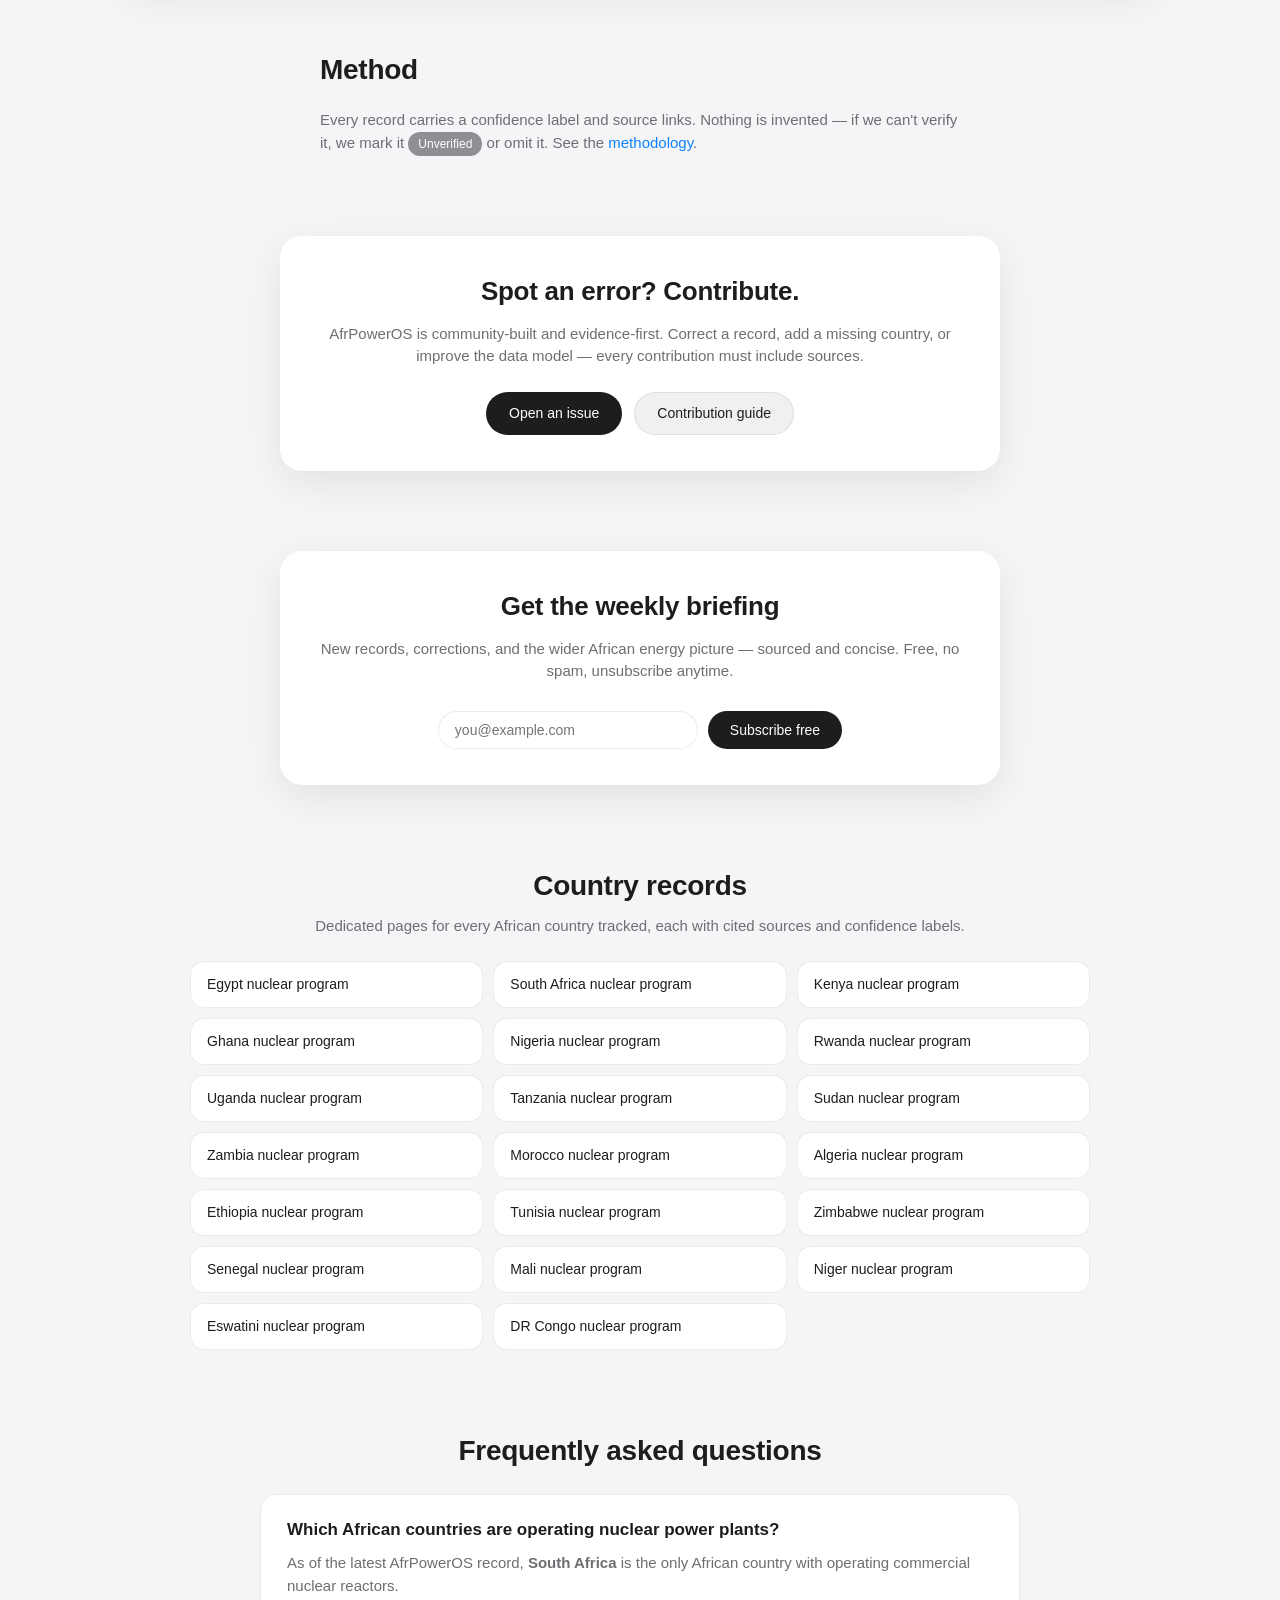
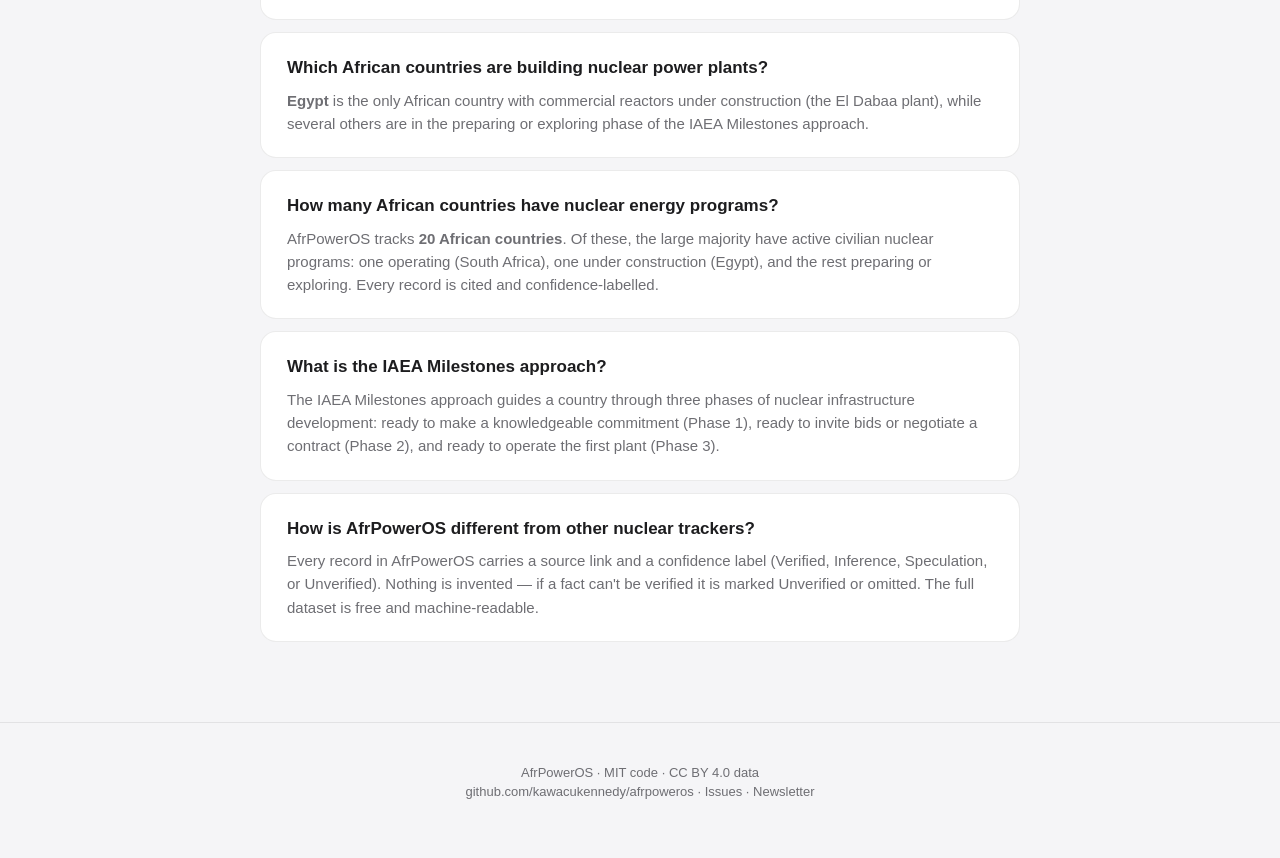
==== commit c41325db: "feat(site): add SEO country pages, sitemap, robots and structured data" ====
--- a/site/index.html
+++ b/site/index.html
@@ -3,9 +3,80 @@
 <head>
   <meta charset="UTF-8">
   <meta name="viewport" content="width=device-width, initial-scale=1.0">
-  <title>AfrPowerOS — African Nuclear &amp; Energy Infrastructure</title>
-  <meta name="description" content="Open, cited intelligence on civilian African nuclear and energy infrastructure programs.">
+  <title>African Nuclear Power Programs — Status, Timeline &amp; Sources for 20 Countries | AfrPowerOS</title>
+  <meta name="description" content="Open, cited dataset tracking every African country's civilian nuclear energy program: operating, under construction, preparing, exploring or none. Confidence-labelled records, IAEA milestone phases, grid targets, regulators and sources.">
+  <meta name="keywords" content="African nuclear power, nuclear energy Africa, Africa nuclear program, nuclear power plants Africa, Egypt nuclear, South Africa nuclear, Kenya nuclear, IAEA milestones Africa">
+  <meta name="author" content="AfrPowerOS">
+  <meta name="robots" content="index, follow">
+  <link rel="canonical" href="https://kawacukennedy.github.io/afrpoweros/">
+  <link rel="sitemap" type="application/xml" href="https://kawacukennedy.github.io/afrpoweros/sitemap.xml">
+  <meta property="og:type" content="website">
+  <meta property="og:site_name" content="AfrPowerOS">
+  <meta property="og:title" content="AfrPowerOS — African Nuclear &amp; Energy Infrastructure, mapped">
+  <meta property="og:description" content="Open, cited data on every African country's civilian nuclear program. Free, machine-readable, confidence-labelled.">
+  <meta property="og:url" content="https://kawacukennedy.github.io/afrpoweros/">
+  <meta property="og:image" content="https://kawacukennedy.github.io/afrpoweros/map-screenshot.png">
+  <meta name="twitter:card" content="summary_large_image">
+  <meta name="twitter:title" content="AfrPowerOS — African Nuclear &amp; Energy Infrastructure">
+  <meta name="twitter:description" content="Open, cited data on every African country's civilian nuclear program.">
+  <meta name="twitter:image" content="https://kawacukennedy.github.io/afrpoweros/map-screenshot.png">
   <link rel="stylesheet" href="styles.css?v=__VER__">
+  <script type="application/ld+json">
+  {
+    "@context": "https://schema.org",
+    "@type": "Dataset",
+    "name": "AfrPowerOS — African Nuclear & Energy Infrastructure",
+    "description": "Open, cited dataset tracking every African country's civilian nuclear energy program with confidence labels, IAEA milestone phases, grid targets, regulators, vendors and sources.",
+    "url": "https://kawacukennedy.github.io/afrpoweros/",
+    "license": "https://creativecommons.org/licenses/by/4.0/",
+    "isAccessibleForFree": true,
+    "includedInDataCatalog": { "@type": "DataCatalog", "name": "AfrPowerOS" },
+    "creator": {
+      "@type": "Organization",
+      "name": "AfrPowerOS"
+    }
+  }
+  </script>
+  <script type="application/ld+json">
+  {
+    "@context": "https://schema.org",
+    "@type": "FAQPage",
+    "mainEntity": [
+      {
+        "@type": "Question",
+        "name": "Which African countries are operating nuclear power plants?",
+        "acceptedAnswer": {
+          "@type": "Answer",
+          "text": "As of the latest AfrPowerOS record, South Africa is the only African country with operating commercial nuclear reactors."
+        }
+      },
+      {
+        "@type": "Question",
+        "name": "Which African countries are building nuclear power plants?",
+        "acceptedAnswer": {
+          "@type": "Answer",
+          "text": "Egypt is the only African country with commercial reactors under construction (El Dabaa), while several others are in the preparing or exploring phase."
+        }
+      },
+      {
+        "@type": "Question",
+        "name": "How many African countries have nuclear energy programs?",
+        "acceptedAnswer": {
+          "@type": "Answer",
+          "text": "AfrPowerOS tracks 20 African countries; the majority have active civilian nuclear programs in the exploring, preparing or construction phase, with South Africa operating and Egypt under construction."
+        }
+      },
+      {
+        "@type": "Question",
+        "name": "What is the IAEA Milestones approach for nuclear power?",
+        "acceptedAnswer": {
+          "@type": "Answer",
+          "text": "The IAEA Milestones approach guides countries through three phases of nuclear power infrastructure development: ready to make a knowledgeable commitment, ready to invite bids or negotiate a contract, and ready to operate the first plant."
+        }
+      }
+    ]
+  }
+  </script>
 </head>
 <body>
   <header class="nav">
@@ -107,6 +178,57 @@
         </form>
       </div>
     </section>
+
+    <section class="country-links" id="countries">
+      <h2>Country records</h2>
+      <p class="country-links-sub">Dedicated pages for every African country tracked, each with cited sources and confidence labels.</p>
+      <ul class="country-link-grid">
+        <li><a href="countries/egypt.html">Egypt nuclear program</a></li>
+        <li><a href="countries/south-africa.html">South Africa nuclear program</a></li>
+        <li><a href="countries/kenya.html">Kenya nuclear program</a></li>
+        <li><a href="countries/ghana.html">Ghana nuclear program</a></li>
+        <li><a href="countries/nigeria.html">Nigeria nuclear program</a></li>
+        <li><a href="countries/rwanda.html">Rwanda nuclear program</a></li>
+        <li><a href="countries/uganda.html">Uganda nuclear program</a></li>
+        <li><a href="countries/tanzania.html">Tanzania nuclear program</a></li>
+        <li><a href="countries/sudan.html">Sudan nuclear program</a></li>
+        <li><a href="countries/zambia.html">Zambia nuclear program</a></li>
+        <li><a href="countries/morocco.html">Morocco nuclear program</a></li>
+        <li><a href="countries/algeria.html">Algeria nuclear program</a></li>
+        <li><a href="countries/ethiopia.html">Ethiopia nuclear program</a></li>
+        <li><a href="countries/tunisia.html">Tunisia nuclear program</a></li>
+        <li><a href="countries/zimbabwe.html">Zimbabwe nuclear program</a></li>
+        <li><a href="countries/senegal.html">Senegal nuclear program</a></li>
+        <li><a href="countries/mali.html">Mali nuclear program</a></li>
+        <li><a href="countries/niger.html">Niger nuclear program</a></li>
+        <li><a href="countries/eswatini.html">Eswatini nuclear program</a></li>
+        <li><a href="countries/dr-congo.html">DR Congo nuclear program</a></li>
+      </ul>
+    </section>
+
+    <section class="faq" id="faq">
+      <h2>Frequently asked questions</h2>
+      <div class="faq-item">
+        <h3>Which African countries are operating nuclear power plants?</h3>
+        <p>As of the latest AfrPowerOS record, <strong>South Africa</strong> is the only African country with operating commercial nuclear reactors.</p>
+      </div>
+      <div class="faq-item">
+        <h3>Which African countries are building nuclear power plants?</h3>
+        <p><strong>Egypt</strong> is the only African country with commercial reactors under construction (the El Dabaa plant), while several others are in the preparing or exploring phase of the IAEA Milestones approach.</p>
+      </div>
+      <div class="faq-item">
+        <h3>How many African countries have nuclear energy programs?</h3>
+        <p>AfrPowerOS tracks <strong>20 African countries</strong>. Of these, the large majority have active civilian nuclear programs: one operating (South Africa), one under construction (Egypt), and the rest preparing or exploring. Every record is cited and confidence-labelled.</p>
+      </div>
+      <div class="faq-item">
+        <h3>What is the IAEA Milestones approach?</h3>
+        <p>The IAEA Milestones approach guides a country through three phases of nuclear infrastructure development: ready to make a knowledgeable commitment (Phase 1), ready to invite bids or negotiate a contract (Phase 2), and ready to operate the first plant (Phase 3).</p>
+      </div>
+      <div class="faq-item">
+        <h3>How is AfrPowerOS different from other nuclear trackers?</h3>
+        <p>Every record in AfrPowerOS carries a source link and a confidence label (Verified, Inference, Speculation, or Unverified). Nothing is invented — if a fact can't be verified it is marked Unverified or omitted. The full dataset is free and machine-readable.</p>
+      </div>
+    </section>
   </main>
 
   <footer class="footer">
--- a/site/styles.css
+++ b/site/styles.css
@@ -6,13 +6,8 @@
   --line: rgba(0, 0, 0, 0.08);
   --shadow: 0 12px 40px rgba(0, 0, 0, 0.08);
   --radius: 22px;
-  --op: #34c759;
-  --uc: #ff9f0a;
-  --an: #ffd60a;
   --pr: #0a84ff;
-  --ex: #bf5af2;
   --none: #8e8e93;
-  --none-rec: #d2d2d7;
 }
 
 * { box-sizing: border-box; margin: 0; padding: 0; }
@@ -142,50 +137,82 @@
   width: 10px;
   height: 10px;
   border-radius: 50%;
+  flex-shrink: 0;
 }
 
 .legend-explain {
-  max-width: 640px;
+  max-width: 560px;
   margin: 0 auto 24px;
-  display: grid;
-  grid-template-columns: 1fr 1fr;
-  gap: 24px;
   text-align: left;
 }
 
-.legend-section h3 {
-  font-size: 14px;
+.legend-table {
+  width: 100%;
+  border-collapse: collapse;
+  font-size: 13px;
+}
+
+.legend-table th {
+  text-align: left;
+  font-size: 12px;
   font-weight: 600;
-  margin-bottom: 8px;
+  letter-spacing: 0.06em;
+  text-transform: uppercase;
+  color: var(--text-2);
+  padding: 10px 0 6px;
+  border-bottom: 1px solid var(--line);
+}
+
+.legend-table td {
+  padding: 7px 0;
+  color: var(--text-2);
+  vertical-align: middle;
+  line-height: 1.4;
+}
+
+.legend-table td strong {
   color: var(--text);
 }
 
-.legend-section ul {
-  list-style: none;
-  font-size: 13px;
-  color: var(--text-2);
-}
-
-.legend-section li {
-  display: flex;
-  align-items: baseline;
-  gap: 8px;
-  margin-bottom: 6px;
-  line-height: 1.4;
-}
-
-.legend-section .swatch {
-  width: 8px;
-  height: 8px;
+.legend-swatch-cell {
+  width: 24px;
+  padding-right: 10px;
+  text-align: center;
+}
+
+.legend-swatch-cell .swatch {
+  width: 10px;
+  height: 10px;
   border-radius: 50%;
-  flex-shrink: 0;
-  margin-top: 3px;
+  display: inline-block;
+}
+
+.legend-phase-cell {
+  width: 24px;
+  padding-right: 10px;
+  text-align: center;
+}
+
+.phase-badge {
+  display: inline-block;
+  background: var(--pr);
+  color: #fff;
+  font-size: 10px;
+  font-weight: 600;
+  padding: 2px 6px;
+  border-radius: 4px;
+  line-height: 1;
+}
+
+.legend-divider td {
+  padding: 4px 0;
+  border-bottom: 1px solid var(--line);
 }
 
 .legend-note {
   font-size: 12px;
   color: var(--text-2);
-  margin-top: 8px;
+  margin-top: 10px;
 }
 
 .legend-note a { color: var(--pr); text-decoration: none; }
@@ -461,11 +488,6 @@
 .issue a { color: var(--pr); text-decoration: none; }
 .issue .newsletter-form { justify-content: flex-start; margin-top: 24px; }
 
-@media (max-width: 720px) {
-  .issue { padding: 28px 20px; }
-  .newsletter-archive { padding: 24px 20px; }
-}
-
 .footer {
   text-align: center;
   padding: 40px 24px 56px;
@@ -483,9 +505,227 @@
   .hero { padding: 48px 0 28px; }
   .stats { gap: 20px; }
   .contribute-card { padding: 24px 18px; }
-  .legend-explain { grid-template-columns: 1fr; gap: 16px; }
+  .issue { padding: 28px 20px; }
+  .newsletter-archive { padding: 24px 20px; }
   thead th:nth-child(6), tbody td:nth-child(6) { display: none; }
   thead th:nth-child(8), tbody td:nth-child(8) { display: none; }
+}
+
+/* SEO: country link grid + FAQ */
+.country-links {
+  max-width: 900px;
+  margin: 0 auto 80px;
+}
+
+.country-links h2 {
+  font-size: 28px;
+  font-weight: 700;
+  letter-spacing: -0.01em;
+  margin-bottom: 8px;
+  text-align: center;
+}
+
+.country-links-sub {
+  text-align: center;
+  color: var(--text-2);
+  font-size: 15px;
+  margin-bottom: 24px;
+}
+
+.country-link-grid {
+  list-style: none;
+  display: grid;
+  grid-template-columns: repeat(auto-fill, minmax(240px, 1fr));
+  gap: 10px;
+}
+
+.country-link-grid a {
+  display: block;
+  padding: 12px 16px;
+  background: var(--card);
+  border-radius: 14px;
+  color: var(--text);
+  text-decoration: none;
+  font-weight: 500;
+  font-size: 14px;
+  border: 1px solid var(--line);
+  transition: transform 0.15s ease, box-shadow 0.15s ease;
+}
+
+.country-link-grid a:hover {
+  transform: translateY(-1px);
+  box-shadow: var(--shadow);
+  color: var(--pr);
+}
+
+.faq {
+  max-width: 760px;
+  margin: 0 auto 80px;
+}
+
+.faq h2 {
+  font-size: 28px;
+  font-weight: 700;
+  letter-spacing: -0.01em;
+  margin-bottom: 22px;
+  text-align: center;
+}
+
+.faq-item {
+  background: var(--card);
+  border: 1px solid var(--line);
+  border-radius: 16px;
+  padding: 22px 26px;
+  margin-bottom: 12px;
+}
+
+.faq-item h3 {
+  font-size: 17px;
+  font-weight: 600;
+  margin-bottom: 8px;
+}
+
+.faq-item p {
+  color: var(--text-2);
+  font-size: 15px;
+  line-height: 1.55;
+}
+
+.faq-item a { color: var(--pr); text-decoration: none; }
+
+/* SEO: static country pages */
+.country-hero {
+  text-align: center;
+  padding: 56px 0 24px;
+}
+
+.country-hero .eyebrow { margin-bottom: 10px; }
+
+.country-hero h1 {
+  font-size: clamp(30px, 5vw, 46px);
+  font-weight: 700;
+  letter-spacing: -0.02em;
+  line-height: 1.1;
+  margin-bottom: 14px;
+}
+
+.country-hero .hero-sub {
+  max-width: 640px;
+  font-size: 16px;
+}
+
+.breadcrumb {
+  max-width: 760px;
+  margin: 0 auto;
+  font-size: 13px;
+  color: var(--text-2);
+}
+
+.breadcrumb a {
+  color: var(--pr);
+  text-decoration: none;
+}
+
+.breadcrumb a:hover { text-decoration: underline; }
+
+.country-body {
+  max-width: 760px;
+  margin: 0 auto 80px;
+}
+
+.country-card {
+  background: var(--card);
+  border-radius: var(--radius);
+  box-shadow: var(--shadow);
+  padding: 32px 36px;
+  margin-bottom: 24px;
+}
+
+.country-card h2 {
+  font-size: 20px;
+  font-weight: 700;
+  margin: 26px 0 12px;
+}
+
+.country-card h2:first-child { margin-top: 0; }
+
+.country-card p {
+  color: var(--text-2);
+  font-size: 15px;
+  line-height: 1.6;
+}
+
+.kv-list {
+  list-style: none;
+  margin: 0;
+}
+
+.kv-list li {
+  display: flex;
+  justify-content: space-between;
+  gap: 20px;
+  padding: 10px 0;
+  border-bottom: 1px solid var(--line);
+  font-size: 14px;
+}
+
+.kv-list li:last-child { border-bottom: none; }
+
+.kv-list .k {
+  color: var(--text-2);
+  flex-shrink: 0;
+}
+
+.kv-list .v { font-weight: 500; text-align: right; }
+
+.kv-list .v a { color: var(--pr); text-decoration: none; }
+
+.event-list {
+  list-style: none;
+  margin: 0;
+}
+
+.event-list li {
+  padding: 10px 0;
+  border-bottom: 1px solid var(--line);
+  font-size: 14px;
+  line-height: 1.5;
+}
+
+.event-list li:last-child { border-bottom: none; }
+
+.event-list .date {
+  display: inline-block;
+  min-width: 88px;
+  color: var(--text-2);
+  font-size: 12px;
+  font-weight: 600;
+}
+
+.source-list { list-style: none; margin: 0; }
+
+.source-list li {
+  margin-bottom: 6px;
+  font-size: 13px;
+}
+
+.source-list a {
+  color: var(--pr);
+  text-decoration: none;
+  word-break: break-all;
+}
+
+.source-list a:hover { text-decoration: underline; }
+
+.confidence-note {
+  font-size: 13px;
+  color: var(--text-2);
+}
+
+@media (max-width: 720px) {
+  .country-card { padding: 22px 18px; }
+  .kv-list li { flex-direction: column; gap: 2px; }
+  .kv-list .v { text-align: left; }
 }
 
 @media (prefers-reduced-motion: reduce) {
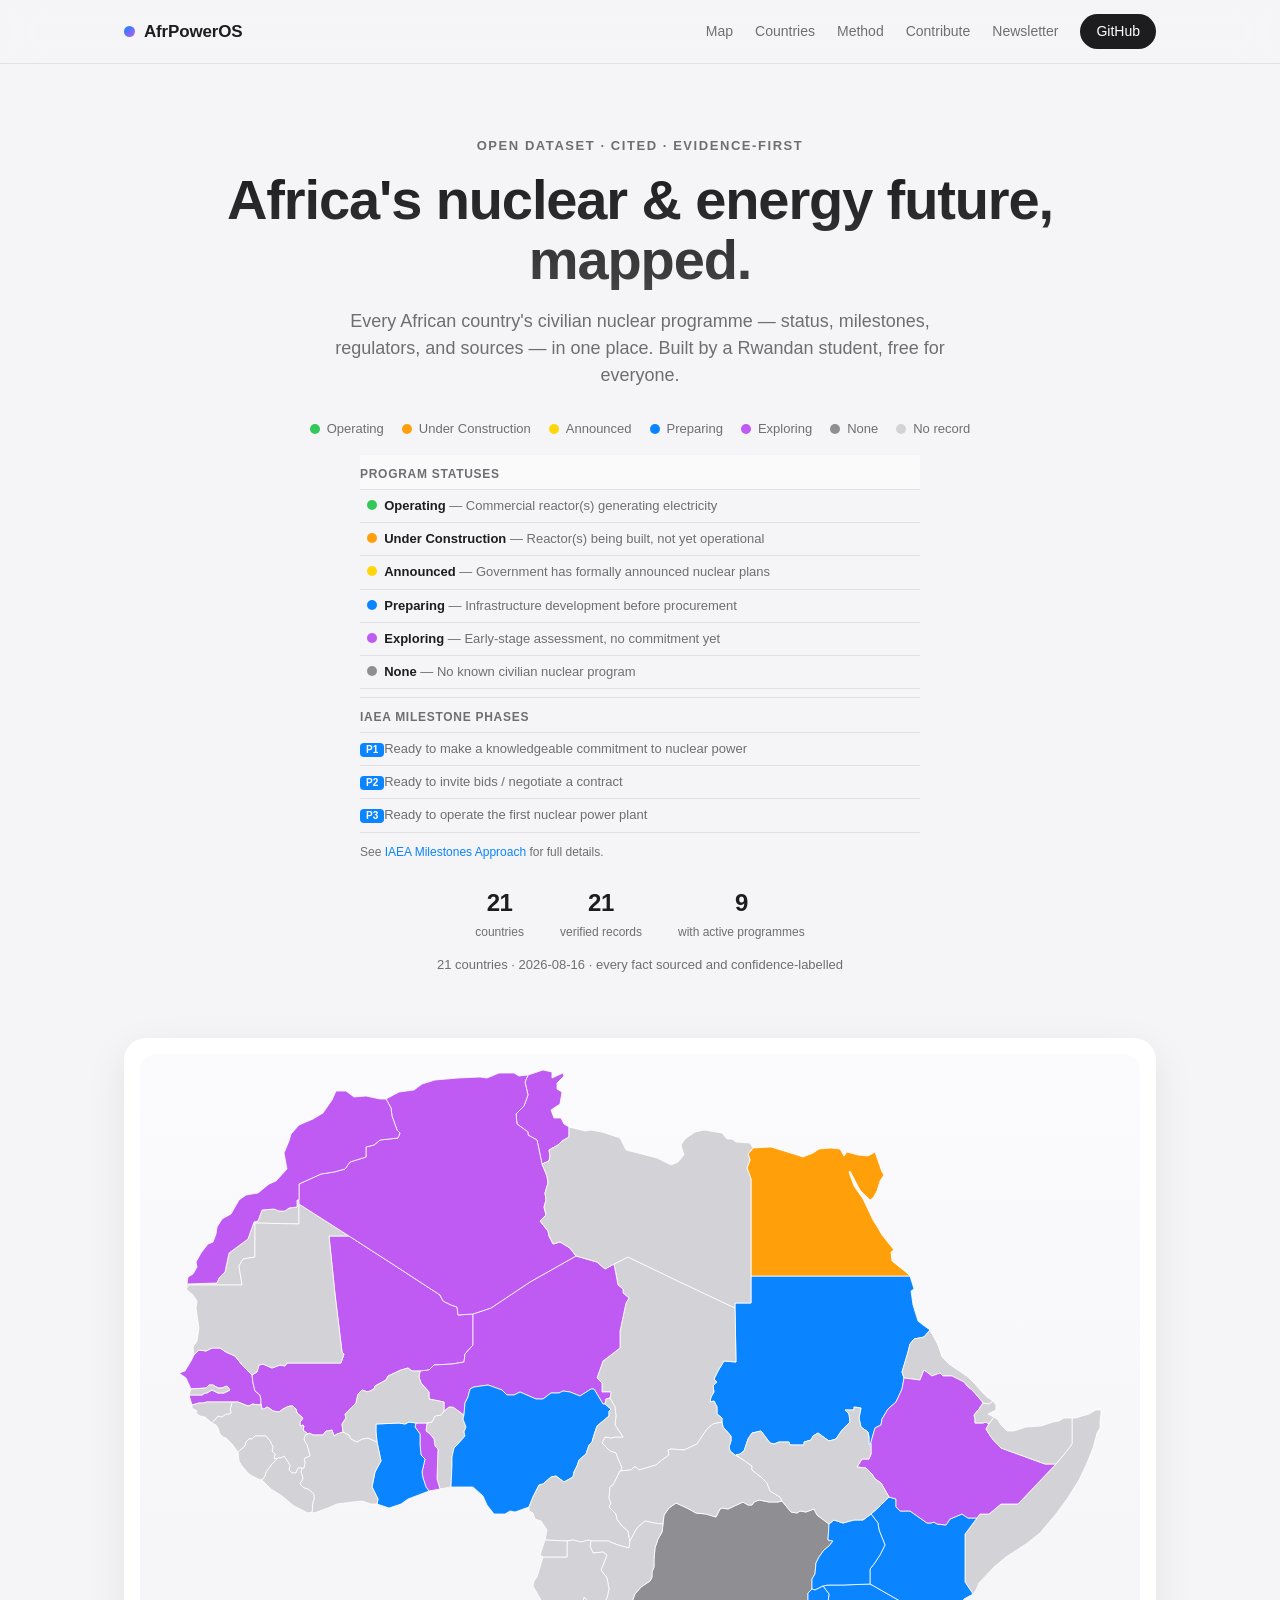
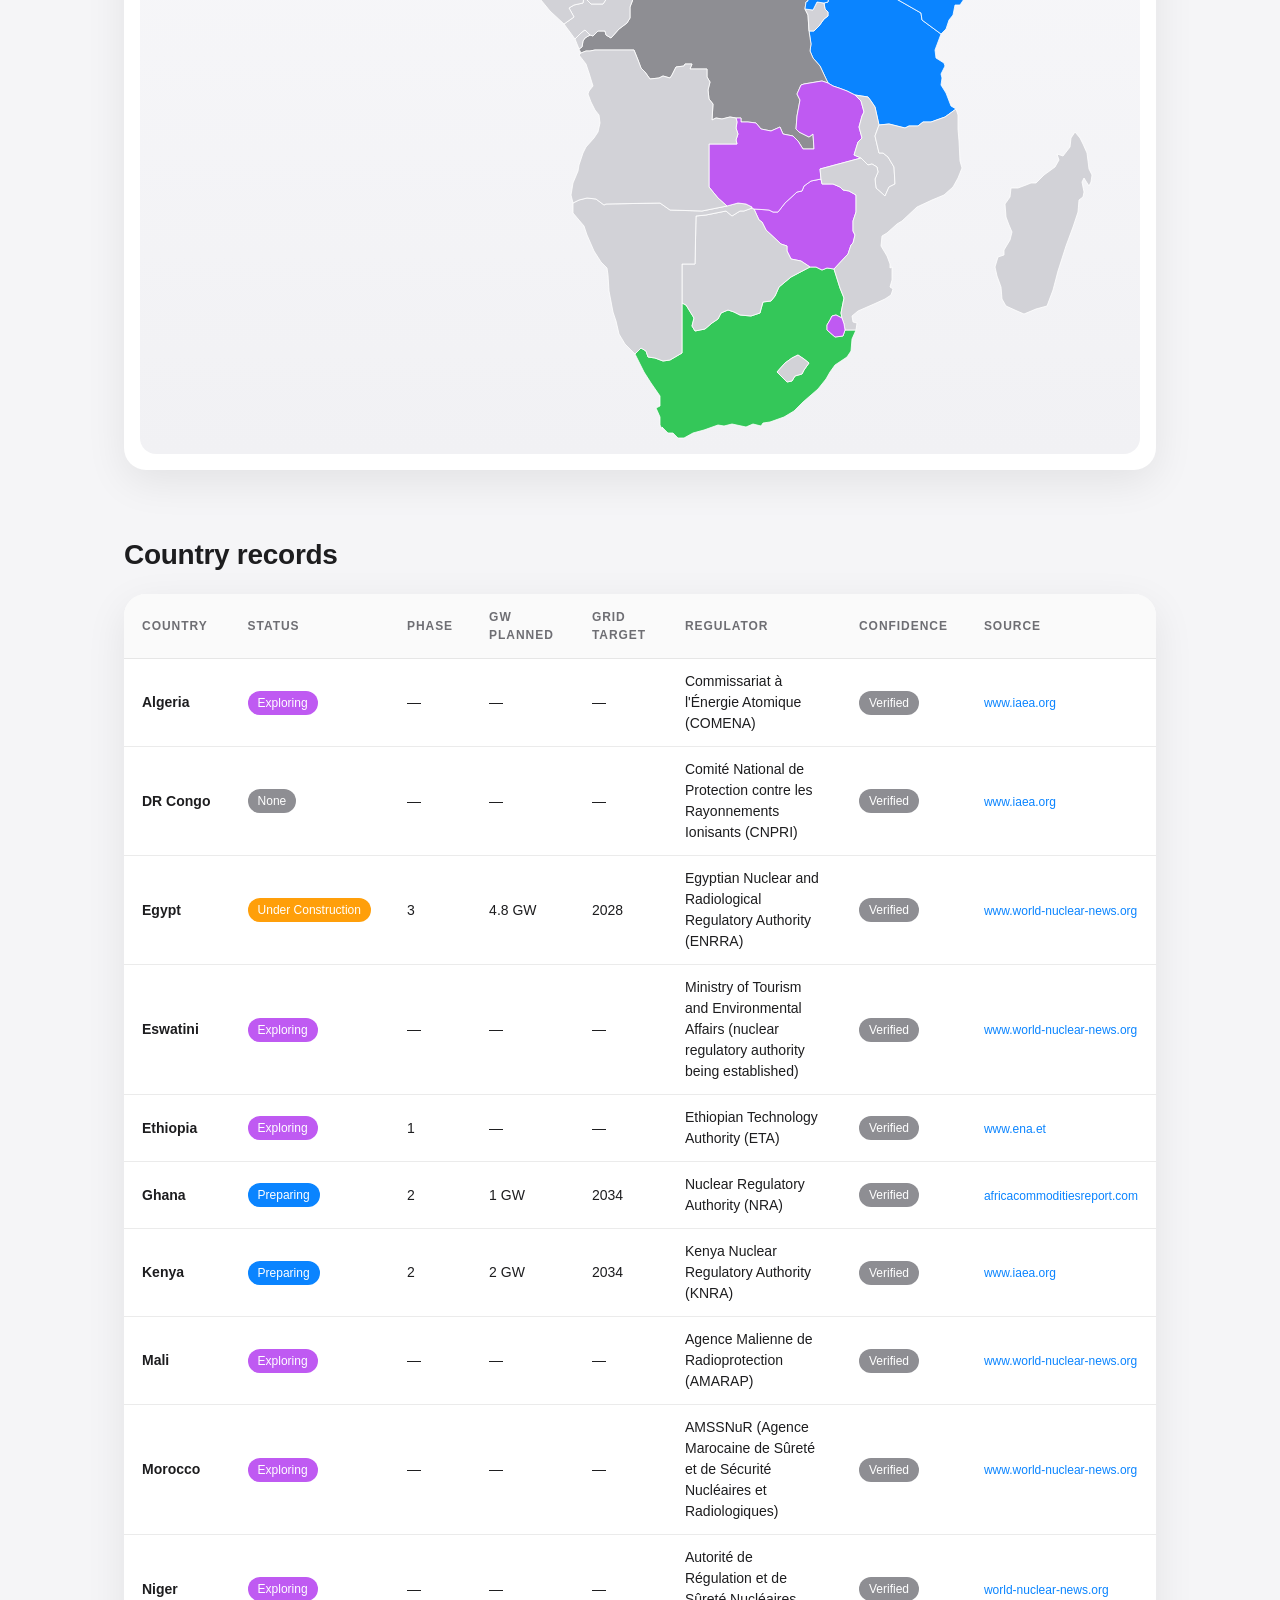
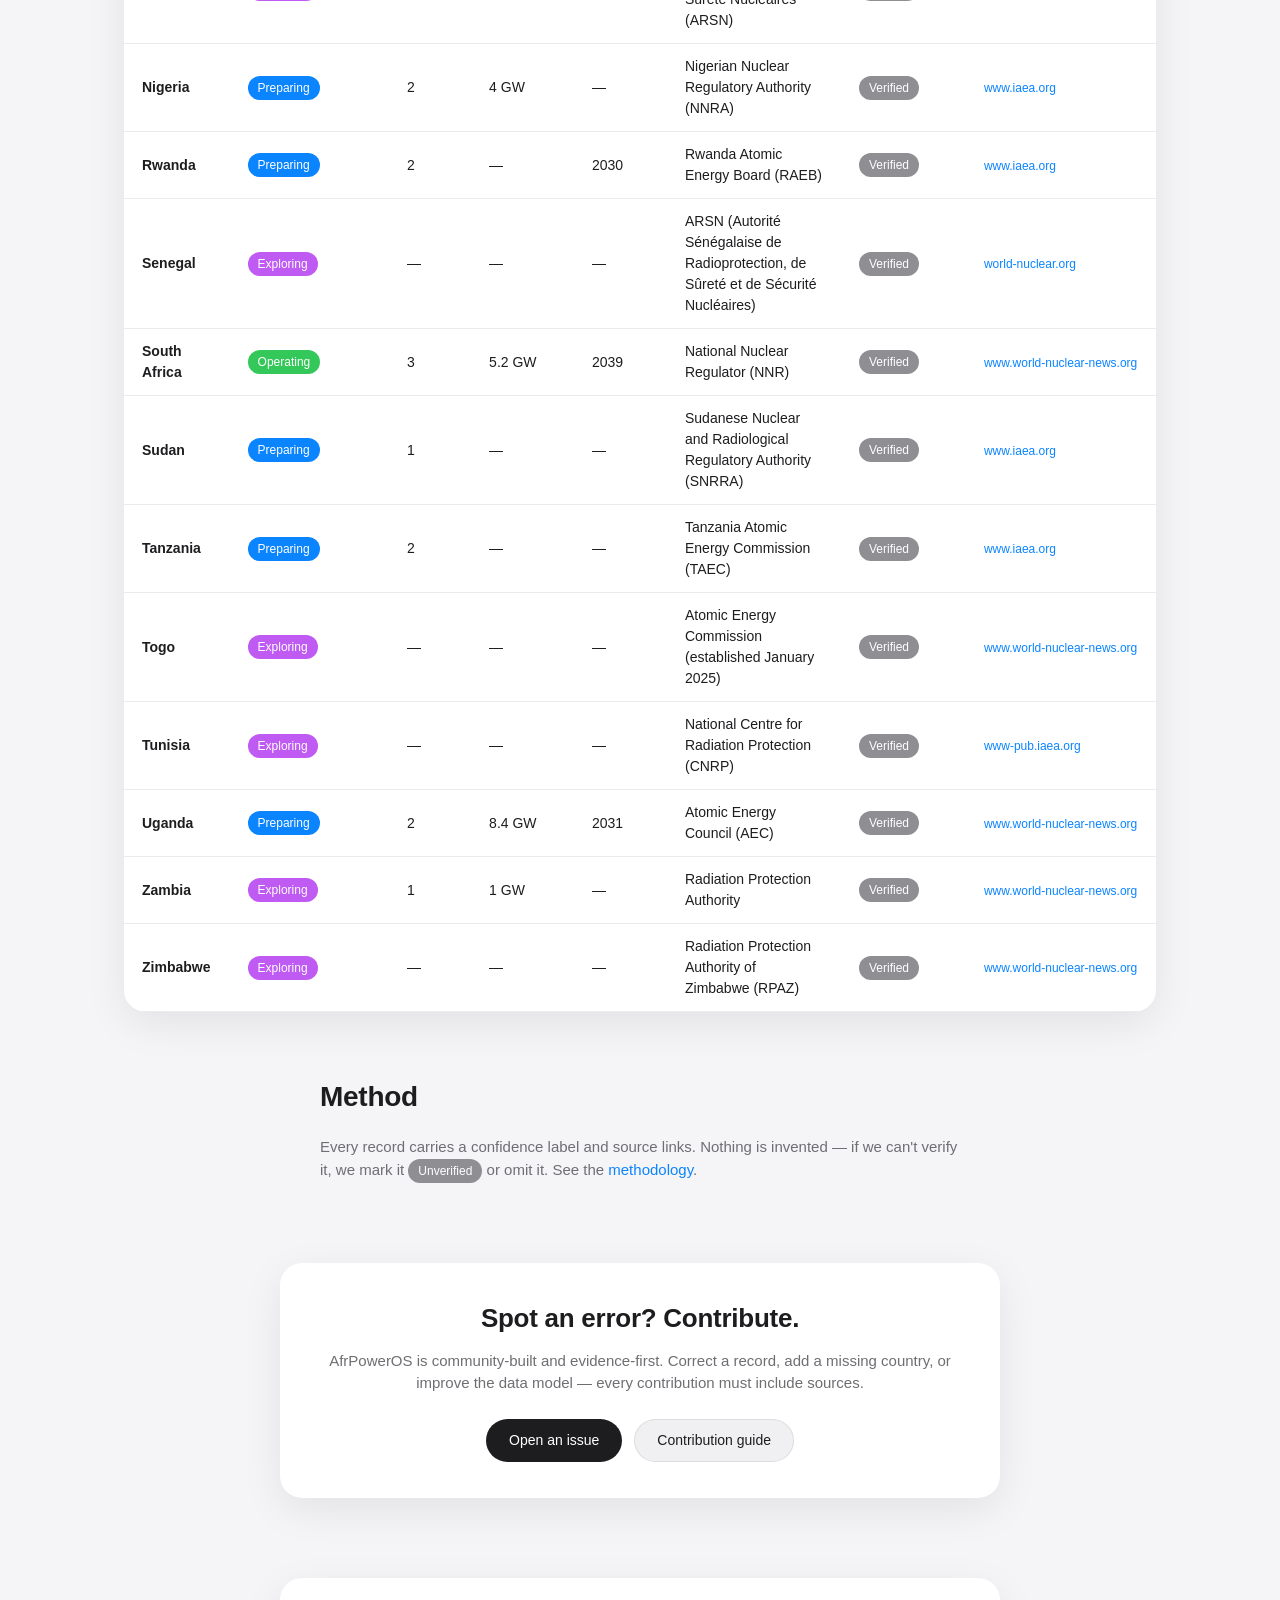
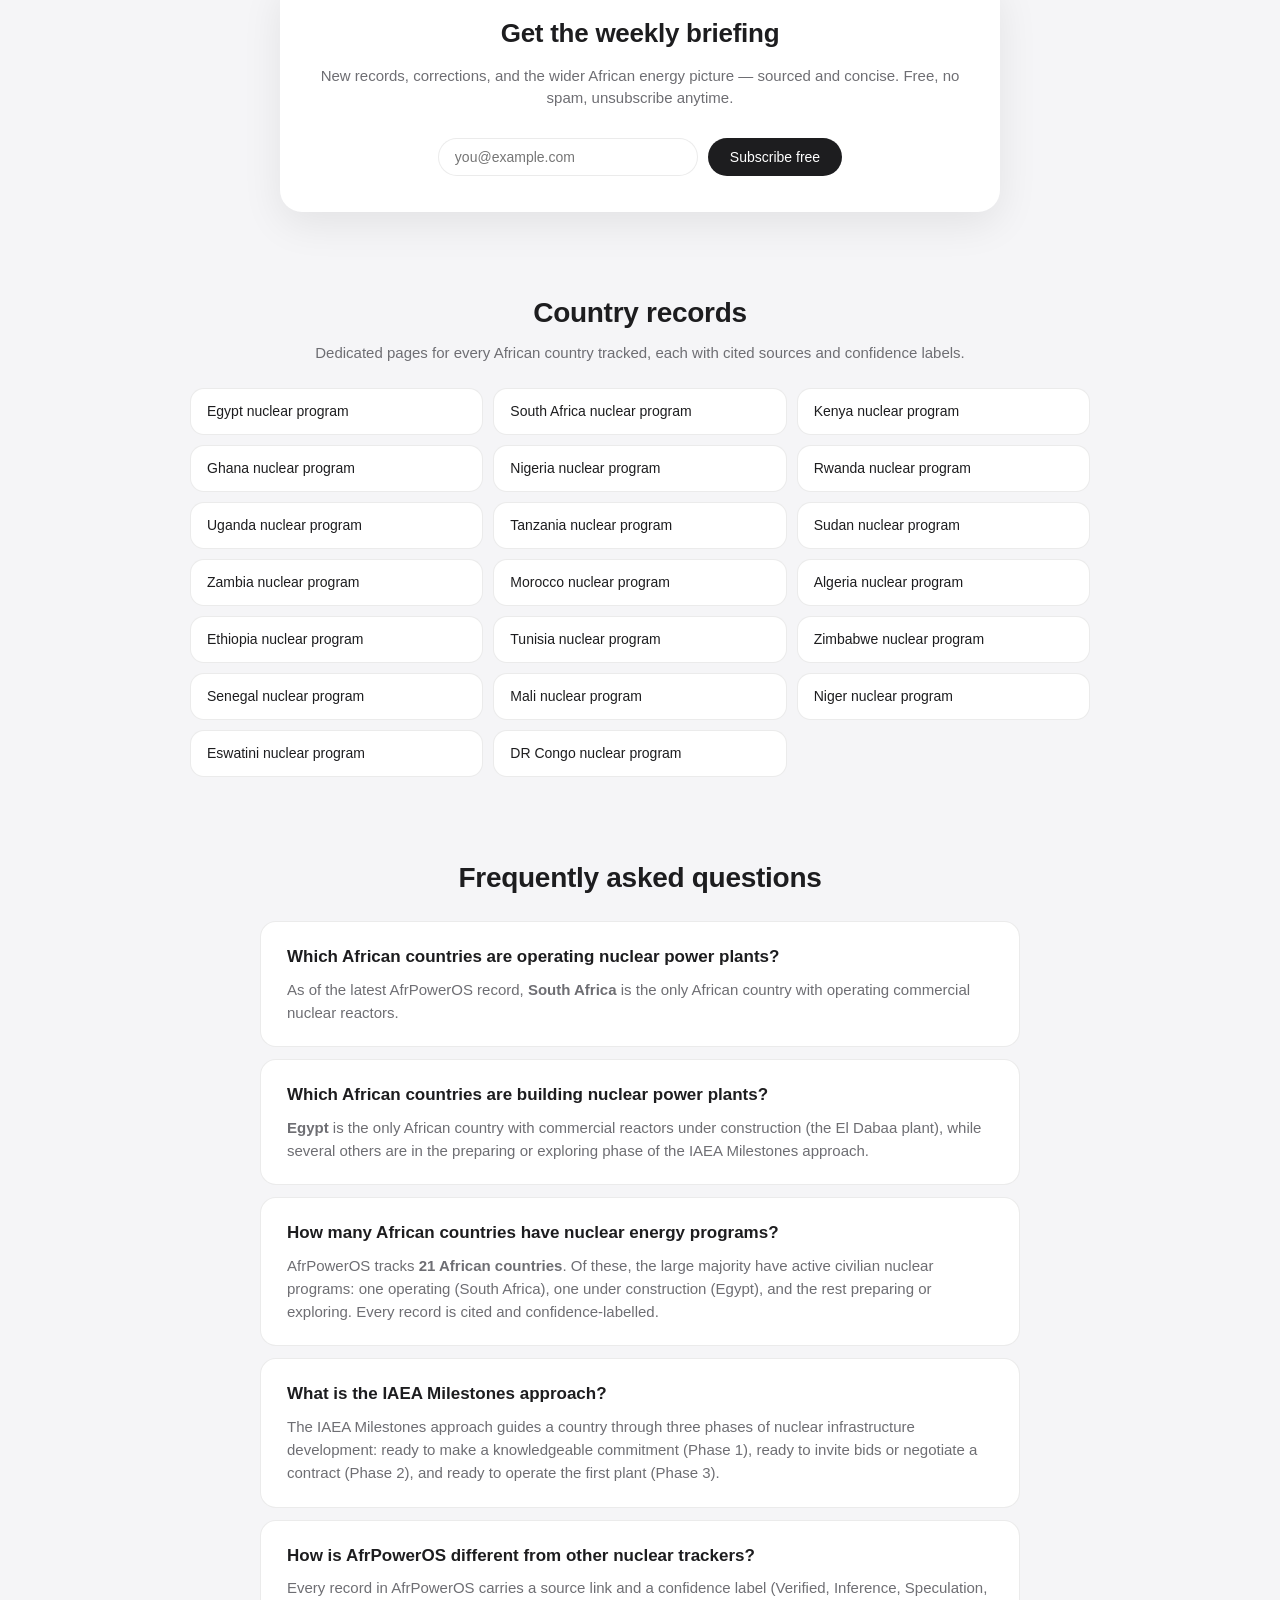
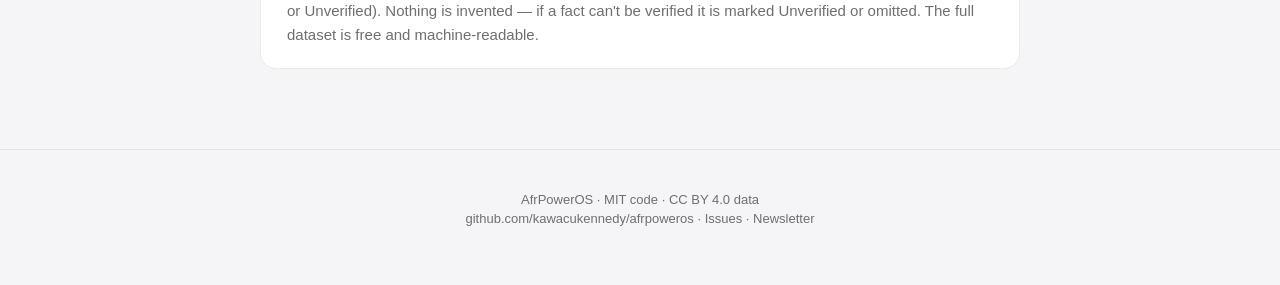
==== commit 86d9876c: "fix(docs): reconcile stale 20-country counts to 21 across public copy The dataset has held 21 countr" ====
--- a/site/index.html
+++ b/site/index.html
@@ -63,7 +63,7 @@
         "name": "How many African countries have nuclear energy programs?",
         "acceptedAnswer": {
           "@type": "Answer",
-          "text": "AfrPowerOS tracks 20 African countries; the majority have active civilian nuclear programs in the exploring, preparing or construction phase, with South Africa operating and Egypt under construction."
+          "text": "AfrPowerOS tracks 21 African countries; the majority have active civilian nuclear programs in the exploring, preparing or construction phase, with South Africa operating and Egypt under construction."
         }
       },
       {
@@ -218,7 +218,7 @@
       </div>
       <div class="faq-item">
         <h3>How many African countries have nuclear energy programs?</h3>
-        <p>AfrPowerOS tracks <strong>20 African countries</strong>. Of these, the large majority have active civilian nuclear programs: one operating (South Africa), one under construction (Egypt), and the rest preparing or exploring. Every record is cited and confidence-labelled.</p>
+        <p>AfrPowerOS tracks <strong>21 African countries</strong>. Of these, the large majority have active civilian nuclear programs: one operating (South Africa), one under construction (Egypt), and the rest preparing or exploring. Every record is cited and confidence-labelled.</p>
       </div>
       <div class="faq-item">
         <h3>What is the IAEA Milestones approach?</h3>
--- a/site/styles.css
+++ b/site/styles.css
@@ -702,6 +702,38 @@
   font-weight: 600;
 }
 
+.assertion-list { list-style: none; margin: 0; padding: 0; }
+
+.assertion-list li {
+  display: grid;
+  grid-template-columns: 1fr 1.4fr auto;
+  gap: 8px 16px;
+  padding: 10px 0;
+  border-bottom: 1px solid var(--line);
+  font-size: 13px;
+  line-height: 1.5;
+}
+
+.assertion-list li:last-child { border-bottom: none; }
+
+.assertion-list .a-field {
+  color: var(--text-2);
+  font-weight: 600;
+}
+
+.assertion-list .a-conf {
+  font-weight: 600;
+  color: var(--pr);
+}
+
+.assertion-list .a-date {
+  grid-column: 1 / -1;
+  color: var(--text-2);
+  font-size: 12px;
+}
+
+.assertion-list .a-value a { color: var(--pr); }
+
 .source-list { list-style: none; margin: 0; }
 
 .source-list li {
